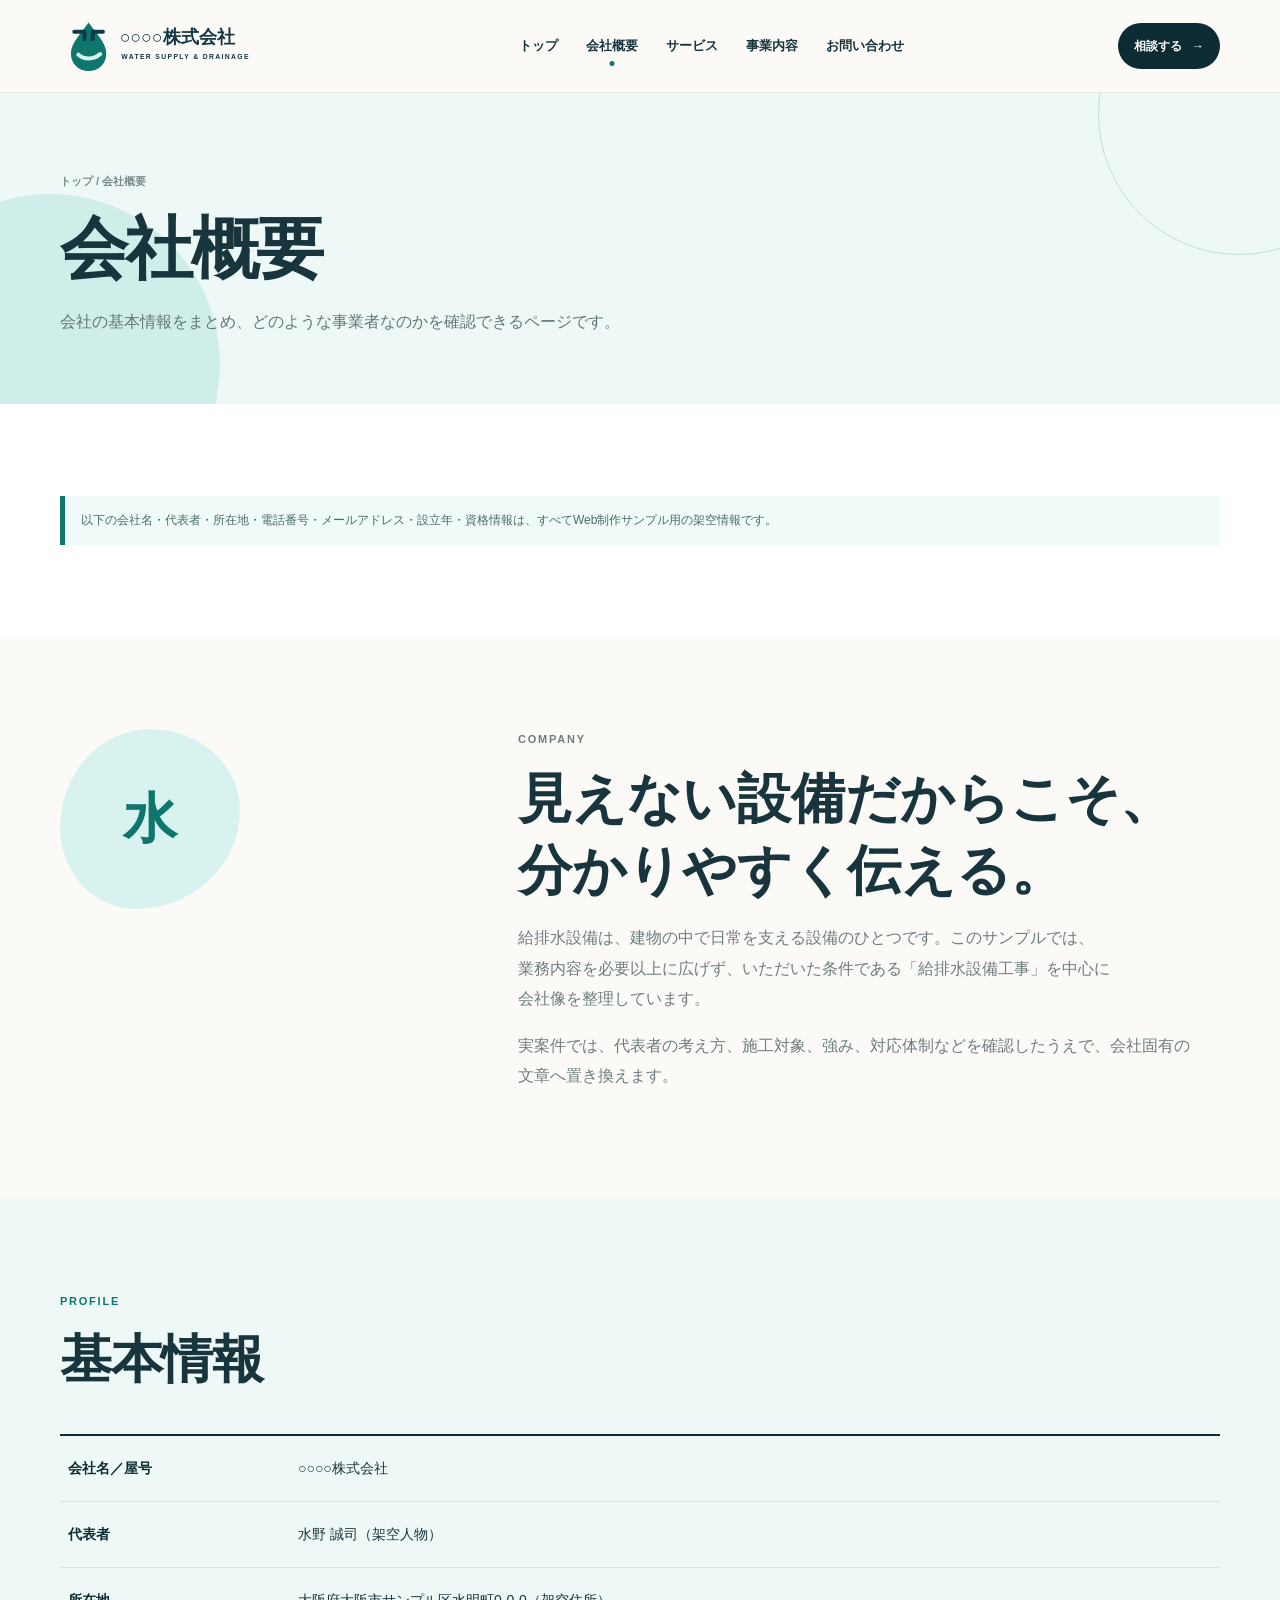
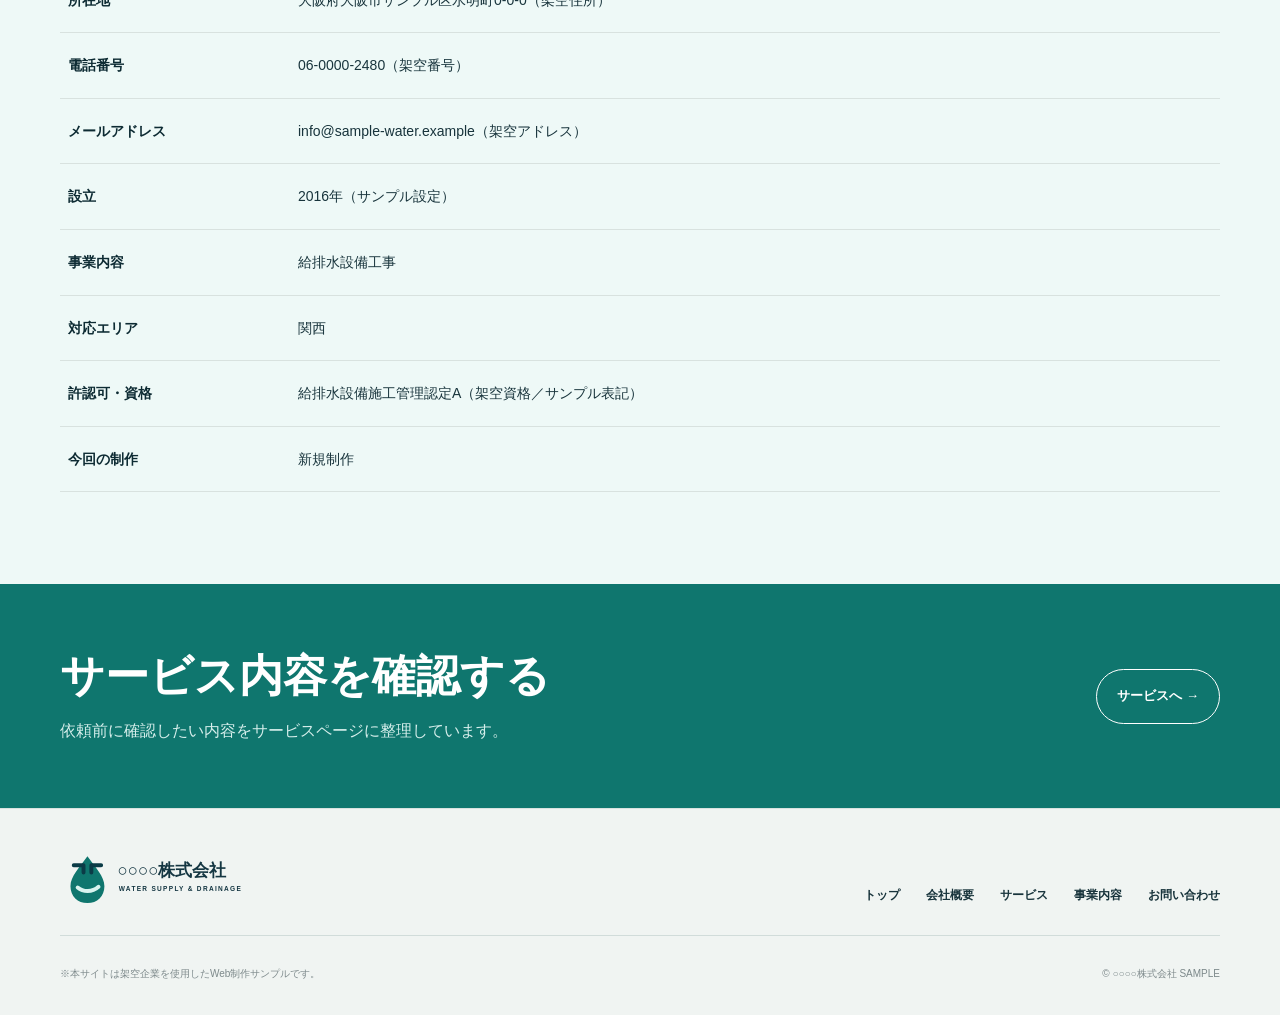
==== about.html @ 8849c309 "会社概要ページを作成" ====
<!doctype html>
<html lang="ja">
<head>
  <meta charset="utf-8">
  <meta name="viewport" content="width=device-width, initial-scale=1">
  <meta name="description" content="○○○○株式会社の会社概要サンプル。給排水設備工事会社を想定した架空情報を掲載しています。">
  <title>会社概要 | ○○○○株式会社</title>
  <link rel="icon" href="assets/logo.svg" type="image/svg+xml">
  <link rel="stylesheet" href="css/style.css">
  <link rel="stylesheet" href="css/japanese-wrap.css">
</head>
<body>
<header class="site-header">
  <div class="container header-inner">
    <a class="logo" href="index.html"><img src="assets/logo.svg" alt="○○○○株式会社"></a>
    <nav class="site-nav" aria-label="メインナビゲーション"><a href="index.html">トップ</a><a href="about.html" aria-current="page">会社概要</a><a href="service.html">サービス</a><a href="business.html">事業内容</a><a href="contact.html">お問い合わせ</a></nav>
    <a class="header-cta" href="contact.html">相談する</a><button class="menu-button" type="button" aria-expanded="false">MENU</button>
  </div>
</header>
<main>
  <section class="page-hero"><div class="container page-hero-inner"><p class="breadcrumb">トップ / 会社概要</p><h1>会社概要</h1><p>会社の基本情報をまとめ、どのような事業者なのかを確認できるページです。</p></div></section>

  <section class="section section-white"><div class="container"><p class="sample-note">以下の会社名・代表者・所在地・電話番号・メールアドレス・設立年・資格情報は、すべてWeb制作サンプル用の架空情報です。</p></div></section>

  <section class="section"><div class="container message-layout">
    <div class="message-symbol">水</div>
    <div class="message-copy">
      <p class="overline">Company</p>
      <h2 class="jp-flow"><span class="jp-phrase">見えない設備だからこそ、</span><wbr><span class="jp-phrase">分かりやすく伝える。</span></h2>
      <p>給排水設備は、建物の中で日常を支える設備のひとつです。このサンプルでは、業務内容を必要以上に広げず、いただいた条件である「給排水設備工事」を中心に会社像を整理しています。</p>
      <p>実案件では、代表者の考え方、施工対象、強み、対応体制などを確認したうえで、会社固有の文章へ置き換えます。</p>
    </div>
  </div></section>

  <section class="section section-aqua"><div class="container"><p class="overline">Profile</p><h2 class="section-title">基本情報</h2><dl class="company-table">
    <div class="company-row"><dt>会社名／屋号</dt><dd>○○○○株式会社</dd></div>
    <div class="company-row"><dt>代表者</dt><dd>水野 誠司（架空人物）</dd></div>
    <div class="company-row"><dt>所在地</dt><dd>大阪府大阪市サンプル区水明町0-0-0（架空住所）</dd></div>
    <div class="company-row"><dt>電話番号</dt><dd>06-0000-2480（架空番号）</dd></div>
    <div class="company-row"><dt>メールアドレス</dt><dd>info@sample-water.example（架空アドレス）</dd></div>
    <div class="company-row"><dt>設立</dt><dd>2016年（サンプル設定）</dd></div>
    <div class="company-row"><dt>事業内容</dt><dd>給排水設備工事</dd></div>
    <div class="company-row"><dt>対応エリア</dt><dd>関西</dd></div>
    <div class="company-row"><dt>許認可・資格</dt><dd>給排水設備施工管理認定A（架空資格／サンプル表記）</dd></div>
    <div class="company-row"><dt>今回の制作</dt><dd>新規制作</dd></div>
  </dl></div></section>

  <section class="contact-cta"><div class="container contact-cta-inner"><div><h2>サービス内容を確認する</h2><p>依頼前に確認したい内容をサービスページに整理しています。</p></div><a class="button button-light" href="service.html">サービスへ →</a></div></section>
</main>
<footer class="site-footer"><div class="container"><div class="footer-main"><a class="footer-logo" href="index.html"><img src="assets/logo.svg" alt="○○○○株式会社"></a><nav class="footer-nav" aria-label="フッターナビ"><a href="index.html">トップ</a><a href="about.html">会社概要</a><a href="service.html">サービス</a><a href="business.html">事業内容</a><a href="contact.html">お問い合わせ</a></nav></div><div class="footer-bottom"><p>※本サイトは架空企業を使用したWeb制作サンプルです。</p><p>© ○○○○株式会社 SAMPLE</p></div></div></footer>
<script src="js/main.js"></script>
</body>
</html>
---- css/style.css ----
:root{
  --ink:#18343c;
  --ink-deep:#0d2b33;
  --teal:#0f766e;
  --teal-deep:#0a5a55;
  --aqua:#d8f3ef;
  --aqua-soft:#eef9f7;
  --sand:#f3eee5;
  --paper:#fbfaf6;
  --white:#fff;
  --muted:#6d7d80;
  --line:#d8e2df;
  --max:1160px;
}
*{box-sizing:border-box}
html{scroll-behavior:smooth}
body{margin:0;background:var(--paper);color:var(--ink);font-family:"Yu Gothic","Hiragino Kaku Gothic ProN","Noto Sans JP",Meiryo,sans-serif;line-height:1.9;-webkit-font-smoothing:antialiased}
a{color:inherit;text-decoration:none}
img{display:block;max-width:100%}
button,input,textarea{font:inherit}
.container{width:min(calc(100% - 48px),var(--max));margin-inline:auto}
.section{padding:92px 0}
.section-white{background:#fff}
.section-aqua{background:var(--aqua-soft)}
.section-sand{background:var(--sand)}

/* Type */
.overline{margin:0 0 12px;color:var(--teal);font-size:11px;font-weight:800;letter-spacing:.16em;text-transform:uppercase}
.section-title{margin:0;font-size:clamp(32px,4.2vw,52px);line-height:1.35;letter-spacing:-.025em;font-weight:800}
.section-lead{max-width:720px;margin:20px 0 0;color:var(--muted);font-size:15px;line-height:2.05}
.sample-note{margin:0;padding:13px 16px;border-left:5px solid var(--teal);background:#f0fbf9;color:#496b69;font-size:12px}

/* Header */
.site-header{position:sticky;top:0;z-index:30;background:rgba(251,250,246,.97);backdrop-filter:blur(10px);border-bottom:1px solid rgba(24,52,60,.08)}
.header-inner{min-height:92px;display:grid;grid-template-columns:auto 1fr auto;align-items:center;gap:34px}
.logo img{width:245px;height:auto}
.site-nav{justify-self:center;display:flex;align-items:center;gap:28px;font-size:13px;font-weight:700}
.site-nav a{position:relative;padding:10px 0}
.site-nav a::after{content:"";position:absolute;left:50%;bottom:2px;width:5px;height:5px;border-radius:50%;background:var(--teal);transform:translateX(-50%) scale(0);transition:.2s}
.site-nav a:hover::after,.site-nav a[aria-current="page"]::after{transform:translateX(-50%) scale(1)}
.header-cta{display:inline-flex;align-items:center;gap:10px;padding:12px 16px;border-radius:999px;background:var(--ink-deep);color:#fff;font-size:12px;font-weight:800}
.header-cta::after{content:"→"}
.menu-button{display:none;border:0;border-radius:999px;background:var(--ink-deep);color:#fff;padding:11px 14px;font-size:12px;font-weight:800}

/* Buttons */
.button{display:inline-flex;align-items:center;justify-content:center;gap:14px;min-width:188px;padding:14px 20px;border-radius:999px;border:1px solid var(--ink-deep);background:transparent;color:var(--ink-deep);font-size:13px;font-weight:800;transition:.2s}
.button:hover{transform:translateY(-2px)}
.button-teal{background:var(--teal);border-color:var(--teal);color:#fff}
.button-teal:hover{background:var(--teal-deep)}
.button-light{border-color:#fff;color:#fff}
.button-light:hover{background:#fff;color:var(--ink-deep)}

/* Home hero: large centered statement + curved water field */
.hero{position:relative;overflow:hidden;background:linear-gradient(180deg,#f8fbfa 0%,#eef8f6 68%,#d7efeb 100%)}
.hero::before{content:"";position:absolute;left:-12%;right:-12%;bottom:-170px;height:320px;border-radius:50% 50% 0 0/100% 100% 0 0;background:var(--teal)}
.hero::after{content:"";position:absolute;right:6%;top:70px;width:210px;height:210px;border:1px solid rgba(15,118,110,.22);border-radius:50%}
.hero-inner{position:relative;z-index:1;min-height:700px;display:flex;flex-direction:column;justify-content:center;align-items:flex-start;padding:90px 0 180px}
.hero-badge{display:inline-flex;align-items:center;gap:9px;margin:0 0 28px;padding:8px 13px;border-radius:999px;background:#fff;border:1px solid var(--line);color:var(--teal-deep);font-size:11px;font-weight:800}
.hero-badge::before{content:"";width:9px;height:9px;border-radius:50%;background:var(--teal)}
.hero h1{max-width:900px;margin:0;font-size:clamp(48px,7vw,86px);line-height:1.1;letter-spacing:-.055em;font-weight:800}
.hero h1 span{color:var(--teal)}
.hero-text{max-width:700px;margin:28px 0 34px;color:#557075;font-size:16px;line-height:2}
.hero-actions{display:flex;gap:12px;flex-wrap:wrap}
.hero-meta{position:absolute;right:0;bottom:76px;display:flex;gap:32px;color:#dff4f1;font-size:11px;font-weight:700;letter-spacing:.08em}
.hero-meta strong{display:block;color:#fff;font-size:17px;letter-spacing:0}

/* Waterline summary */
.waterline{background:var(--teal);color:#fff}
.waterline-inner{display:grid;grid-template-columns:1fr 1fr 1fr;gap:0;padding:10px 0 32px}
.waterline-item{padding:26px 34px 22px;border-left:1px solid rgba(255,255,255,.22)}
.waterline-item:last-child{border-right:1px solid rgba(255,255,255,.22)}
.waterline-item small{display:block;color:#b8ded9;font-size:10px;font-weight:800;letter-spacing:.12em}
.waterline-item strong{display:block;margin-top:5px;font-size:20px}
.waterline-item p{margin:5px 0 0;color:#d5efec;font-size:12px}

/* Service narrative */
.service-story{margin-top:46px;border-top:1px solid var(--line)}
.service-step{display:grid;grid-template-columns:120px 1fr 250px;gap:34px;align-items:start;padding:36px 0;border-bottom:1px solid var(--line)}
.service-step .step-label{color:var(--teal);font-size:11px;font-weight:900;letter-spacing:.12em}
.service-step h3{margin:0 0 10px;font-size:25px;line-height:1.45}
.service-step p{margin:0;color:var(--muted);font-size:14px}
.service-step .step-side{padding-left:24px;border-left:3px solid var(--aqua);color:#547377;font-size:12px}

/* Trust statement */
.trust-section{position:relative;overflow:hidden;background:var(--ink-deep);color:#fff}
.trust-section::after{content:"WATER";position:absolute;right:-10px;bottom:-70px;color:rgba(255,255,255,.035);font-family:Arial,sans-serif;font-size:200px;font-weight:900;letter-spacing:-.08em}
.trust-inner{position:relative;z-index:1;display:grid;grid-template-columns:1.05fr .95fr;gap:80px;align-items:center;padding:94px 0}
.trust-section .overline{color:#8dd3ca}
.trust-section .section-lead{color:#bdd0d2}
.trust-list{margin:0;padding:0;list-style:none}
.trust-list li{display:grid;grid-template-columns:44px 1fr;gap:14px;padding:18px 0;border-bottom:1px solid rgba(255,255,255,.16)}
.trust-list li:first-child{border-top:1px solid rgba(255,255,255,.16)}
.trust-list span{display:flex;align-items:center;justify-content:center;width:34px;height:34px;border-radius:50%;background:var(--teal);font-size:11px;font-weight:900}
.trust-list strong{display:block;font-size:17px}
.trust-list p{margin:3px 0 0;color:#b9cbcd;font-size:12px}

/* Page hero */
.page-hero{position:relative;overflow:hidden;background:var(--aqua-soft)}
.page-hero::before{content:"";position:absolute;left:-120px;bottom:-130px;width:340px;height:340px;border-radius:50%;background:#d0eee9}
.page-hero::after{content:"";position:absolute;right:-100px;top:-120px;width:280px;height:280px;border:1px solid rgba(15,118,110,.2);border-radius:50%}
.page-hero-inner{position:relative;z-index:1;padding:78px 0 66px}
.breadcrumb{margin:0 0 16px;color:#7a8b8d;font-size:11px;font-weight:700}
.page-hero h1{margin:0;font-size:clamp(42px,5.8vw,68px);line-height:1.2;letter-spacing:-.04em}
.page-hero p:last-child{max-width:720px;margin:18px 0 0;color:#627679}

/* About */
.message-layout{display:grid;grid-template-columns:.7fr 1.3fr;gap:80px;align-items:start}
.message-symbol{position:sticky;top:150px;width:180px;height:180px;border-radius:50% 50% 58% 42%/55% 45% 55% 45%;background:var(--aqua);display:flex;align-items:center;justify-content:center;color:var(--teal);font-size:54px;font-weight:900}
.message-copy h2{margin:0;font-size:clamp(32px,4.4vw,54px);line-height:1.35}
.message-copy p{max-width:720px;color:var(--muted)}
.company-table{margin:40px 0 0;border-top:2px solid var(--ink-deep)}
.company-row{display:grid;grid-template-columns:200px 1fr;gap:30px;padding:19px 8px;border-bottom:1px solid var(--line);font-size:14px}
.company-row dt{font-weight:800;color:var(--ink-deep)}
.company-row dd{margin:0}

/* Service page */
.service-focus{display:grid;grid-template-columns:1fr 1fr;gap:34px;margin-top:40px}
.focus-block{min-height:260px;padding:34px;border-radius:26px;background:#fff;border:1px solid var(--line)}
.focus-block:nth-child(2){background:var(--aqua-soft)}
.focus-block .num{display:block;color:var(--teal);font-size:11px;font-weight:900;letter-spacing:.13em}
.focus-block h2{margin:42px 0 12px;font-size:29px}
.focus-block p{margin:0;color:var(--muted);font-size:14px}

/* Business page */
.business-flow{margin-top:44px;position:relative}
.business-flow::before{content:"";position:absolute;left:25px;top:0;bottom:0;width:2px;background:var(--aqua)}
.business-row{position:relative;display:grid;grid-template-columns:70px 1fr;gap:28px;padding:0 0 38px}
.business-row:last-child{padding-bottom:0}
.business-dot{position:relative;z-index:1;width:52px;height:52px;border-radius:50%;background:var(--teal);color:#fff;display:flex;align-items:center;justify-content:center;font-size:12px;font-weight:900;box-shadow:0 0 0 8px var(--paper)}
.business-copy{padding:2px 0 0}
.business-copy h2{margin:0 0 8px;font-size:27px}
.business-copy p{margin:0;color:var(--muted);font-size:14px}
.business-note{margin-top:18px;padding:16px 18px;border-radius:18px;background:#fff;border:1px solid var(--line);font-size:12px;color:#607579}

/* Contact */
.contact-layout{display:grid;grid-template-columns:.72fr 1.28fr;gap:58px;align-items:start}
.contact-panel{position:sticky;top:130px;padding:34px;border-radius:28px;background:var(--ink-deep);color:#fff}
.contact-panel h2{margin:0 0 12px;font-size:28px}
.contact-panel p{margin:0;color:#bed0d2;font-size:13px}
.contact-data{margin-top:24px;border-top:1px solid rgba(255,255,255,.18)}
.contact-data div{padding:16px 0;border-bottom:1px solid rgba(255,255,255,.14)}
.contact-data span{display:block;color:#8fd2c9;font-size:10px;font-weight:900;letter-spacing:.12em}
.contact-data strong{display:block;margin-top:4px;font-size:16px}
.contact-form{padding:38px 40px;border-radius:28px;background:#fff;border:1px solid var(--line)}
.form-grid{display:grid;grid-template-columns:1fr 1fr;gap:20px 24px}
.contact-form label{display:block;font-size:13px;font-weight:800;color:var(--ink-deep)}
.contact-form .full{grid-column:1/-1}
.contact-form input,.contact-form textarea{width:100%;margin-top:8px;padding:13px 14px;border:1px solid #cddbd8;border-radius:14px;background:#fbfdfc;outline:none}
.contact-form input:focus,.contact-form textarea:focus{border-color:var(--teal);box-shadow:0 0 0 3px rgba(15,118,110,.10)}
.form-actions{display:flex;align-items:center;justify-content:space-between;gap:20px;margin-top:24px}
.form-note{margin:0;color:#7a898c;font-size:11px}

/* CTA + footer */
.contact-cta{background:var(--teal);color:#fff}
.contact-cta-inner{display:flex;align-items:center;justify-content:space-between;gap:42px;padding:62px 0}
.contact-cta h2{margin:0;font-size:clamp(28px,3.8vw,44px);line-height:1.35}
.contact-cta p{margin:10px 0 0;color:#d7efec}
.site-footer{background:#f0f4f2;border-top:1px solid var(--line)}
.footer-main{display:grid;grid-template-columns:1fr auto;gap:40px;align-items:end;padding:42px 0 28px}
.footer-logo img{width:235px}
.footer-nav{display:flex;gap:18px 26px;flex-wrap:wrap;justify-content:flex-end;font-size:12px;font-weight:700}
.footer-bottom{display:flex;justify-content:space-between;gap:24px;padding:18px 0 22px;border-top:1px solid #d1dcda;color:#7d898b;font-size:10px}

@media(max-width:980px){
  .header-inner{grid-template-columns:auto 1fr auto}
  .site-nav,.header-cta{display:none}
  .menu-button{display:block;justify-self:end}
  .site-nav.open{display:flex;position:absolute;top:100%;left:0;right:0;flex-direction:column;align-items:stretch;gap:0;padding:16px 24px 22px;background:#fbfaf6;border-bottom:1px solid var(--line);box-shadow:0 18px 30px rgba(13,43,51,.08)}
  .site-nav.open a{padding:12px 0}
  .hero-inner{min-height:640px}
  .hero-meta{display:none}
  .waterline-inner{grid-template-columns:1fr}
  .waterline-item{border-left:0;border-bottom:1px solid rgba(255,255,255,.2)}
  .waterline-item:last-child{border-right:0}
  .service-step{grid-template-columns:90px 1fr}
  .service-step .step-side{grid-column:2}
  .trust-inner,.message-layout,.contact-layout{grid-template-columns:1fr;gap:44px}
  .message-symbol,.contact-panel{position:static}
  .service-focus{grid-template-columns:1fr}
}

@media(max-width:760px){
  .container{width:min(calc(100% - 28px),var(--max))}
  .section{padding:70px 0}
  .header-inner{min-height:76px}
  .logo img{width:195px}
  .hero::before{bottom:-120px;height:220px}
  .hero-inner{min-height:570px;padding:72px 0 140px}
  .hero h1{font-size:clamp(38px,12vw,58px)}
  .hero-text{font-size:14px}
  .hero-actions{width:100%}
  .hero-actions .button{width:100%}
  .waterline-inner{padding-bottom:22px}
  .waterline-item{padding:22px 4px}
  .service-step{grid-template-columns:1fr;gap:10px;padding:28px 0}
  .service-step .step-side{grid-column:auto;padding-left:0;border-left:0;border-top:3px solid var(--aqua);padding-top:12px}
  .message-symbol{width:120px;height:120px;font-size:40px}
  .company-row{grid-template-columns:1fr;gap:5px;padding:16px 2px}
  .service-focus{gap:18px}
  .focus-block{padding:28px 22px}
  .business-flow::before{left:19px}
  .business-row{grid-template-columns:52px 1fr;gap:18px}
  .business-dot{width:40px;height:40px;box-shadow:0 0 0 6px var(--paper)}
  .contact-form{padding:28px 20px}
  .form-grid{grid-template-columns:1fr}
  .contact-form .full{grid-column:auto}
  .form-actions{display:block}
  .form-actions .button{width:100%;margin-top:18px}
  .contact-cta-inner{display:block;padding:52px 0}
  .contact-cta .button{width:100%;margin-top:24px}
  .footer-main{grid-template-columns:1fr;align-items:start}
  .footer-nav{justify-content:flex-start}
  .footer-bottom{display:block}
}
---- css/japanese-wrap.css ----
/* 日本語の自然な改行を優先する共通ルール */
html[lang="ja"],body{line-break:strict;word-break:normal;overflow-wrap:normal;hyphens:none}

@supports (word-break:auto-phrase){
  html[lang="ja"],body{word-break:auto-phrase}
  p,li,dt,dd,label,.hero-text,.section-lead,.page-hero p,.service-step p,.business-copy p,.message-copy p,.form-note{word-break:auto-phrase;text-wrap:pretty}
  h1,h2,h3,.section-title{word-break:auto-phrase;text-wrap:balance}
}

.jp-flow{line-break:strict;overflow-wrap:normal;hyphens:none}
@supports not (word-break:auto-phrase){
  .jp-flow{word-break:keep-all}
  .jp-flow .jp-phrase{display:inline-block;max-width:100%;white-space:nowrap}
  .jp-flow wbr{display:inline}
}
@supports (word-break:auto-phrase){
  .jp-flow .jp-phrase{display:inline;max-width:none;white-space:normal}
  .jp-flow wbr{display:none}
}

.hero-inner,.hero-sign,.waterline-item,.service-step>*,.trust-inner>*,.message-layout>*,.company-row>*,.focus-block,.business-row>*,.contact-layout>*,.form-grid>*,.contact-cta-inner>*{min-width:0}

@media(max-width:760px){p,li,dt,dd,label{max-width:100%}}
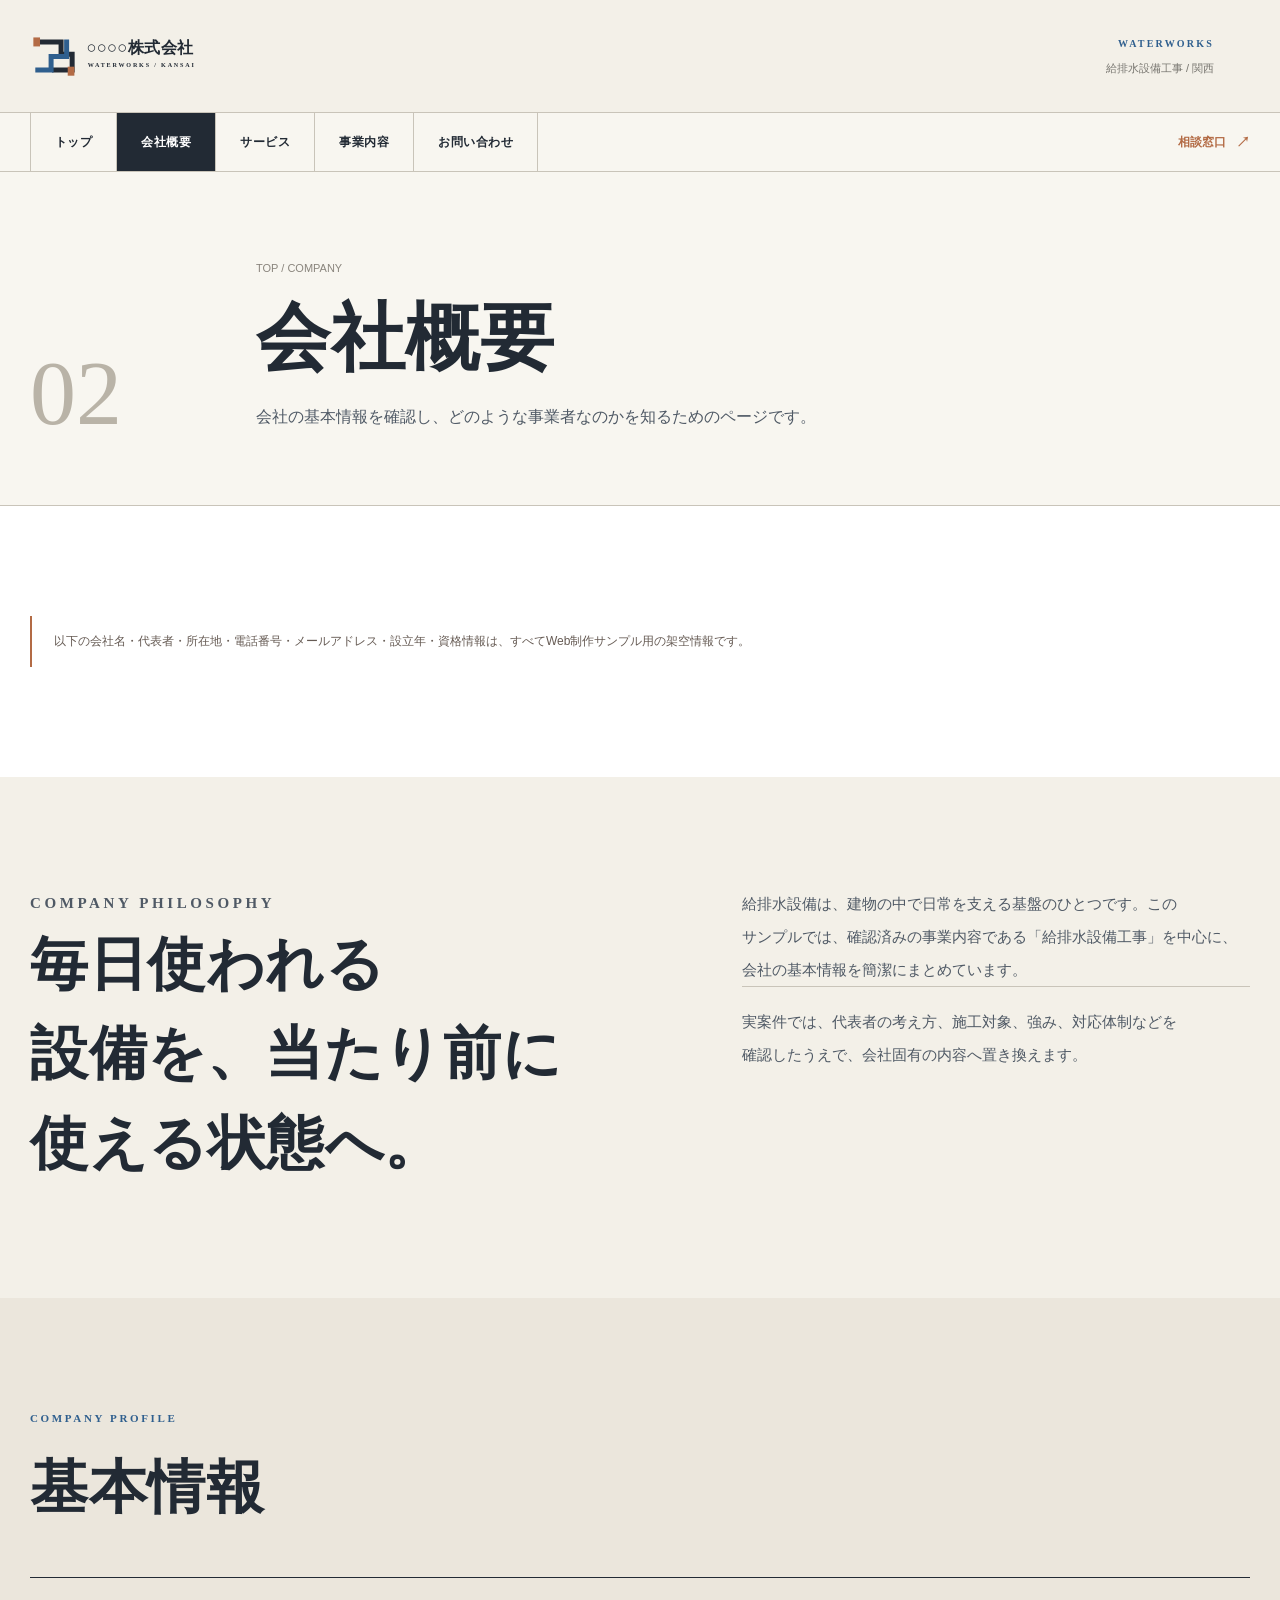
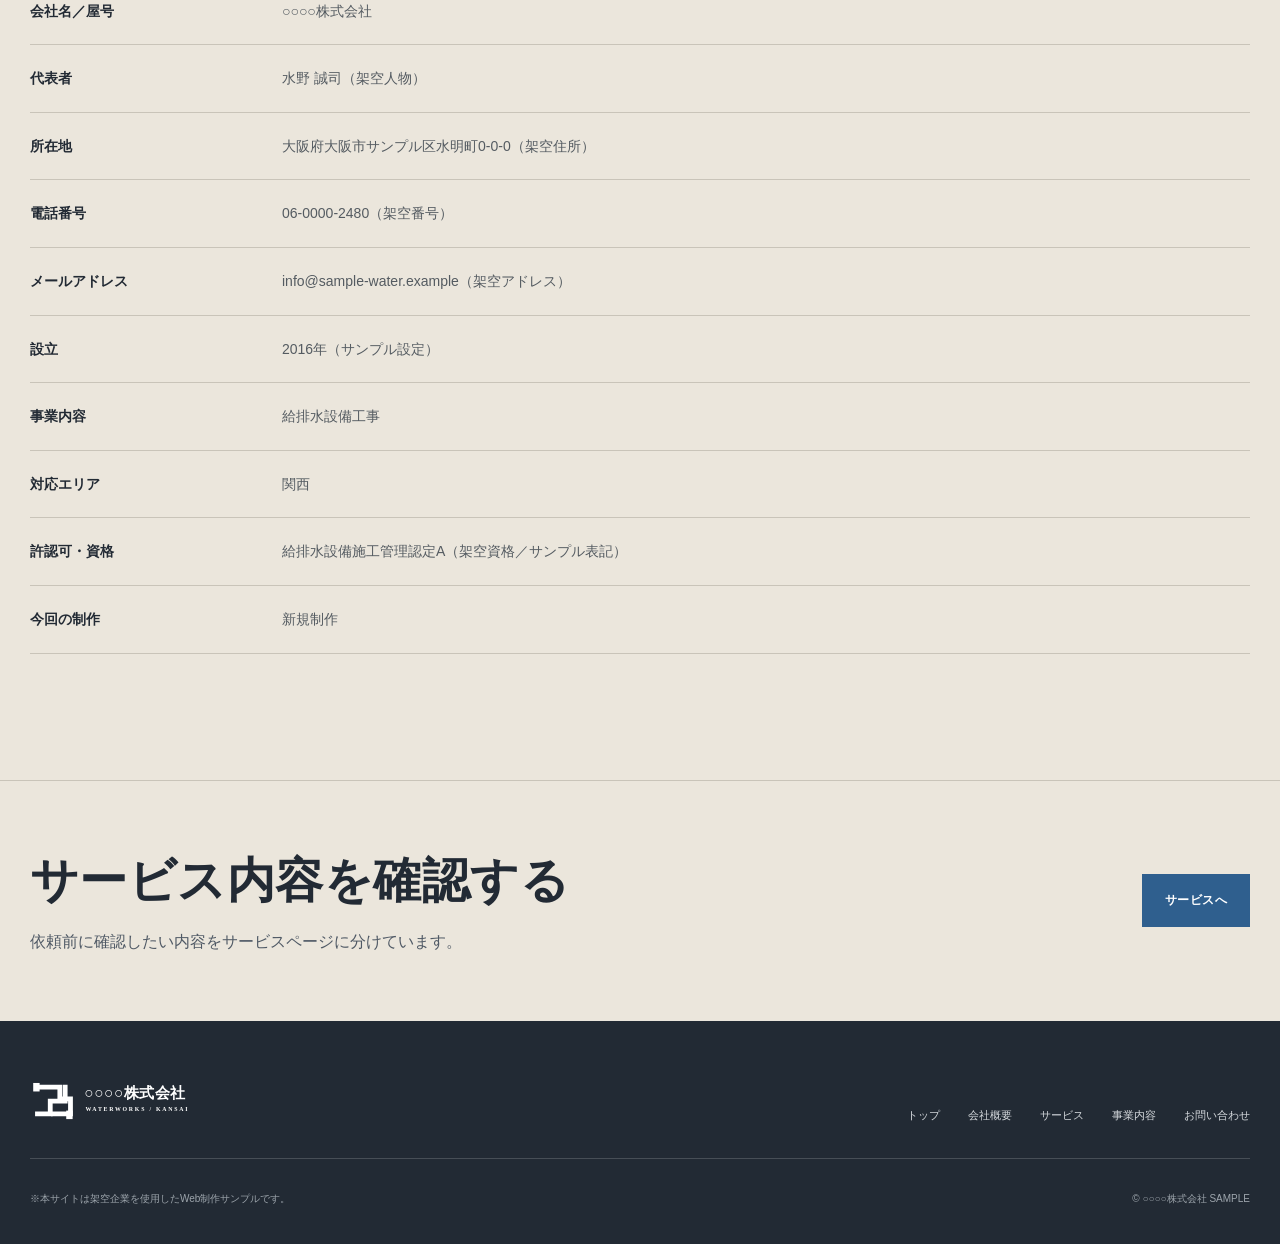
==== commit e280ae22: "会社概要をエディトリアル調の新構成へ刷新" ====
--- a/about.html
+++ b/about.html
@@ -11,28 +11,20 @@
 </head>
 <body>
 <header class="site-header">
-  <div class="container header-inner">
-    <a class="logo" href="index.html"><img src="assets/logo.svg" alt="○○○○株式会社"></a>
-    <nav class="site-nav" aria-label="メインナビゲーション"><a href="index.html">トップ</a><a href="about.html" aria-current="page">会社概要</a><a href="service.html">サービス</a><a href="business.html">事業内容</a><a href="contact.html">お問い合わせ</a></nav>
-    <a class="header-cta" href="contact.html">相談する</a><button class="menu-button" type="button" aria-expanded="false">MENU</button>
-  </div>
+  <div class="header-top"><div class="container brand-row"><a class="logo" href="index.html"><img src="assets/logo.svg" alt="○○○○株式会社"></a><div class="brand-note"><span>WATERWORKS</span><small>給排水設備工事 / 関西</small></div><button class="menu-button" type="button" aria-expanded="false">MENU</button></div></div>
+  <div class="nav-bar"><div class="container nav-row"><nav class="site-nav" aria-label="メインナビゲーション"><a href="index.html">トップ</a><a href="about.html" aria-current="page">会社概要</a><a href="service.html">サービス</a><a href="business.html">事業内容</a><a href="contact.html">お問い合わせ</a></nav><a class="nav-inquiry" href="contact.html">相談窓口</a></div></div>
 </header>
 <main>
-  <section class="page-hero"><div class="container page-hero-inner"><p class="breadcrumb">トップ / 会社概要</p><h1>会社概要</h1><p>会社の基本情報をまとめ、どのような事業者なのかを確認できるページです。</p></div></section>
+  <section class="page-hero"><div class="container page-hero-grid"><div class="page-number">02</div><div><p class="breadcrumb">TOP / COMPANY</p><h1 class="page-title">会社概要</h1><p>会社の基本情報を確認し、どのような事業者なのかを知るためのページです。</p></div></div></section>
 
   <section class="section section-white"><div class="container"><p class="sample-note">以下の会社名・代表者・所在地・電話番号・メールアドレス・設立年・資格情報は、すべてWeb制作サンプル用の架空情報です。</p></div></section>
 
-  <section class="section"><div class="container message-layout">
-    <div class="message-symbol">水</div>
-    <div class="message-copy">
-      <p class="overline">Company</p>
-      <h2 class="jp-flow"><span class="jp-phrase">見えない設備だからこそ、</span><wbr><span class="jp-phrase">分かりやすく伝える。</span></h2>
-      <p>給排水設備は、建物の中で日常を支える設備のひとつです。このサンプルでは、業務内容を必要以上に広げず、いただいた条件である「給排水設備工事」を中心に会社像を整理しています。</p>
-      <p>実案件では、代表者の考え方、施工対象、強み、対応体制などを確認したうえで、会社固有の文章へ置き換えます。</p>
-    </div>
+  <section class="section"><div class="container about-lead">
+    <div><p class="eyebrow">COMPANY PHILOSOPHY</p><h2 class="jp-flow"><span class="jp-phrase">毎日使われる設備を、</span><wbr><span class="jp-phrase">当たり前に使える状態へ。</span></h2></div>
+    <div><p>給排水設備は、建物の中で日常を支える基盤のひとつです。このサンプルでは、確認済みの事業内容である「給排水設備工事」を中心に、会社の基本情報を簡潔にまとめています。</p><p class="about-side-note">実案件では、代表者の考え方、施工対象、強み、対応体制などを確認したうえで、会社固有の内容へ置き換えます。</p></div>
   </div></section>
 
-  <section class="section section-aqua"><div class="container"><p class="overline">Profile</p><h2 class="section-title">基本情報</h2><dl class="company-table">
+  <section class="section section-paper2"><div class="container"><p class="eyebrow">COMPANY PROFILE</p><h2 class="section-title">基本情報</h2><dl class="company-table">
     <div class="company-row"><dt>会社名／屋号</dt><dd>○○○○株式会社</dd></div>
     <div class="company-row"><dt>代表者</dt><dd>水野 誠司（架空人物）</dd></div>
     <div class="company-row"><dt>所在地</dt><dd>大阪府大阪市サンプル区水明町0-0-0（架空住所）</dd></div>
@@ -45,7 +37,7 @@
     <div class="company-row"><dt>今回の制作</dt><dd>新規制作</dd></div>
   </dl></div></section>
 
-  <section class="contact-cta"><div class="container contact-cta-inner"><div><h2>サービス内容を確認する</h2><p>依頼前に確認したい内容をサービスページに整理しています。</p></div><a class="button button-light" href="service.html">サービスへ →</a></div></section>
+  <section class="contact-cta"><div class="container contact-cta-inner"><div><h2>サービス内容を確認する</h2><p>依頼前に確認したい内容をサービスページに分けています。</p></div><a class="button button-blue" href="service.html">サービスへ</a></div></section>
 </main>
 <footer class="site-footer"><div class="container"><div class="footer-main"><a class="footer-logo" href="index.html"><img src="assets/logo.svg" alt="○○○○株式会社"></a><nav class="footer-nav" aria-label="フッターナビ"><a href="index.html">トップ</a><a href="about.html">会社概要</a><a href="service.html">サービス</a><a href="business.html">事業内容</a><a href="contact.html">お問い合わせ</a></nav></div><div class="footer-bottom"><p>※本サイトは架空企業を使用したWeb制作サンプルです。</p><p>© ○○○○株式会社 SAMPLE</p></div></div></footer>
 <script src="js/main.js"></script>
--- a/css/style.css
+++ b/css/style.css
@@ -1,214 +1,235 @@
 :root{
-  --ink:#18343c;
-  --ink-deep:#0d2b33;
-  --teal:#0f766e;
-  --teal-deep:#0a5a55;
-  --aqua:#d8f3ef;
-  --aqua-soft:#eef9f7;
-  --sand:#f3eee5;
-  --paper:#fbfaf6;
-  --white:#fff;
-  --muted:#6d7d80;
-  --line:#d8e2df;
-  --max:1160px;
+  --ink:#222a34;
+  --ink-soft:#4f5965;
+  --blue:#2f5f8e;
+  --blue-deep:#244a70;
+  --copper:#b36b45;
+  --paper:#f3f0e8;
+  --paper-2:#ebe6dc;
+  --white:#ffffff;
+  --line:#c9c4b9;
+  --max:1220px;
 }
 *{box-sizing:border-box}
 html{scroll-behavior:smooth}
-body{margin:0;background:var(--paper);color:var(--ink);font-family:"Yu Gothic","Hiragino Kaku Gothic ProN","Noto Sans JP",Meiryo,sans-serif;line-height:1.9;-webkit-font-smoothing:antialiased}
+body{margin:0;background:var(--paper);color:var(--ink);font-family:"Yu Gothic","Hiragino Kaku Gothic ProN",Meiryo,sans-serif;line-height:1.9;-webkit-font-smoothing:antialiased}
 a{color:inherit;text-decoration:none}
 img{display:block;max-width:100%}
 button,input,textarea{font:inherit}
-.container{width:min(calc(100% - 48px),var(--max));margin-inline:auto}
-.section{padding:92px 0}
-.section-white{background:#fff}
-.section-aqua{background:var(--aqua-soft)}
-.section-sand{background:var(--sand)}
-
-/* Type */
-.overline{margin:0 0 12px;color:var(--teal);font-size:11px;font-weight:800;letter-spacing:.16em;text-transform:uppercase}
-.section-title{margin:0;font-size:clamp(32px,4.2vw,52px);line-height:1.35;letter-spacing:-.025em;font-weight:800}
-.section-lead{max-width:720px;margin:20px 0 0;color:var(--muted);font-size:15px;line-height:2.05}
-.sample-note{margin:0;padding:13px 16px;border-left:5px solid var(--teal);background:#f0fbf9;color:#496b69;font-size:12px}
+.container{width:min(calc(100% - 56px),var(--max));margin-inline:auto}
+.serif,h1,h2,.chapter-title,.page-title{font-family:"Yu Mincho","Hiragino Mincho ProN","HGS明朝E",serif;font-weight:600;letter-spacing:.01em}
+.section{padding:110px 0}
+.section-white{background:var(--white)}
+.section-ink{background:var(--ink);color:#fff}
+.section-paper2{background:var(--paper-2)}
+.sample-note{margin:0;padding:15px 0 15px 22px;border-left:2px solid var(--copper);color:#665b54;font-size:12px;line-height:1.8}
+.eyebrow{margin:0 0 18px;color:var(--blue);font-family:Georgia,"Times New Roman",serif;font-size:11px;font-weight:700;letter-spacing:.24em;text-transform:uppercase}
+.section-title{max-width:860px;margin:0;font-size:clamp(34px,4.5vw,58px);line-height:1.42}
+.section-lead{max-width:760px;margin:24px 0 0;color:var(--ink-soft);font-size:15px;line-height:2.15}
 
 /* Header */
-.site-header{position:sticky;top:0;z-index:30;background:rgba(251,250,246,.97);backdrop-filter:blur(10px);border-bottom:1px solid rgba(24,52,60,.08)}
-.header-inner{min-height:92px;display:grid;grid-template-columns:auto 1fr auto;align-items:center;gap:34px}
-.logo img{width:245px;height:auto}
-.site-nav{justify-self:center;display:flex;align-items:center;gap:28px;font-size:13px;font-weight:700}
-.site-nav a{position:relative;padding:10px 0}
-.site-nav a::after{content:"";position:absolute;left:50%;bottom:2px;width:5px;height:5px;border-radius:50%;background:var(--teal);transform:translateX(-50%) scale(0);transition:.2s}
-.site-nav a:hover::after,.site-nav a[aria-current="page"]::after{transform:translateX(-50%) scale(1)}
-.header-cta{display:inline-flex;align-items:center;gap:10px;padding:12px 16px;border-radius:999px;background:var(--ink-deep);color:#fff;font-size:12px;font-weight:800}
-.header-cta::after{content:"→"}
-.menu-button{display:none;border:0;border-radius:999px;background:var(--ink-deep);color:#fff;padding:11px 14px;font-size:12px;font-weight:800}
-
-/* Buttons */
-.button{display:inline-flex;align-items:center;justify-content:center;gap:14px;min-width:188px;padding:14px 20px;border-radius:999px;border:1px solid var(--ink-deep);background:transparent;color:var(--ink-deep);font-size:13px;font-weight:800;transition:.2s}
-.button:hover{transform:translateY(-2px)}
-.button-teal{background:var(--teal);border-color:var(--teal);color:#fff}
-.button-teal:hover{background:var(--teal-deep)}
+.site-header{background:var(--paper)}
+.header-top{border-bottom:1px solid var(--line)}
+.brand-row{min-height:112px;display:grid;grid-template-columns:auto 1fr auto;align-items:center;gap:36px}
+.logo img{width:255px;height:auto}
+.brand-note{justify-self:end;text-align:right}
+.brand-note span{display:block;color:var(--blue);font-family:Georgia,serif;font-size:10px;font-weight:700;letter-spacing:.22em}
+.brand-note small{display:block;margin-top:5px;color:#77756f;font-size:11px}
+.menu-button{display:none;border:1px solid var(--ink);background:transparent;color:var(--ink);padding:10px 13px;font-family:Georgia,serif;font-size:11px;font-weight:700;letter-spacing:.14em}
+.nav-bar{border-bottom:1px solid var(--line);background:#f8f6f0}
+.nav-row{min-height:58px;display:flex;align-items:center;justify-content:space-between;gap:30px}
+.site-nav{display:flex;align-items:stretch}
+.site-nav a{display:flex;align-items:center;min-height:58px;padding:0 24px;border-left:1px solid var(--line);font-size:12px;font-weight:700;letter-spacing:.04em}
+.site-nav a:last-child{border-right:1px solid var(--line)}
+.site-nav a:hover,.site-nav a[aria-current="page"]{background:var(--ink);color:#fff}
+.nav-inquiry{display:inline-flex;align-items:center;gap:10px;color:var(--copper);font-size:12px;font-weight:800}
+.nav-inquiry::after{content:"↗";font-size:14px}
+
+/* Buttons / text links */
+.text-link{display:inline-flex;align-items:center;gap:14px;padding-bottom:5px;border-bottom:1px solid currentColor;font-size:12px;font-weight:800;letter-spacing:.04em}
+.text-link::after{content:"→"}
+.text-link.light{color:#fff}
+.button{display:inline-flex;align-items:center;justify-content:center;min-width:190px;padding:14px 22px;border:1px solid var(--ink);background:transparent;color:var(--ink);font-size:12px;font-weight:800;letter-spacing:.04em;transition:.2s}
+.button:hover{background:var(--ink);color:#fff}
+.button-blue{border-color:var(--blue);background:var(--blue);color:#fff}
+.button-blue:hover{background:var(--blue-deep);border-color:var(--blue-deep)}
 .button-light{border-color:#fff;color:#fff}
-.button-light:hover{background:#fff;color:var(--ink-deep)}
-
-/* Home hero: large centered statement + curved water field */
-.hero{position:relative;overflow:hidden;background:linear-gradient(180deg,#f8fbfa 0%,#eef8f6 68%,#d7efeb 100%)}
-.hero::before{content:"";position:absolute;left:-12%;right:-12%;bottom:-170px;height:320px;border-radius:50% 50% 0 0/100% 100% 0 0;background:var(--teal)}
-.hero::after{content:"";position:absolute;right:6%;top:70px;width:210px;height:210px;border:1px solid rgba(15,118,110,.22);border-radius:50%}
-.hero-inner{position:relative;z-index:1;min-height:700px;display:flex;flex-direction:column;justify-content:center;align-items:flex-start;padding:90px 0 180px}
-.hero-badge{display:inline-flex;align-items:center;gap:9px;margin:0 0 28px;padding:8px 13px;border-radius:999px;background:#fff;border:1px solid var(--line);color:var(--teal-deep);font-size:11px;font-weight:800}
-.hero-badge::before{content:"";width:9px;height:9px;border-radius:50%;background:var(--teal)}
-.hero h1{max-width:900px;margin:0;font-size:clamp(48px,7vw,86px);line-height:1.1;letter-spacing:-.055em;font-weight:800}
-.hero h1 span{color:var(--teal)}
-.hero-text{max-width:700px;margin:28px 0 34px;color:#557075;font-size:16px;line-height:2}
-.hero-actions{display:flex;gap:12px;flex-wrap:wrap}
-.hero-meta{position:absolute;right:0;bottom:76px;display:flex;gap:32px;color:#dff4f1;font-size:11px;font-weight:700;letter-spacing:.08em}
-.hero-meta strong{display:block;color:#fff;font-size:17px;letter-spacing:0}
-
-/* Waterline summary */
-.waterline{background:var(--teal);color:#fff}
-.waterline-inner{display:grid;grid-template-columns:1fr 1fr 1fr;gap:0;padding:10px 0 32px}
-.waterline-item{padding:26px 34px 22px;border-left:1px solid rgba(255,255,255,.22)}
-.waterline-item:last-child{border-right:1px solid rgba(255,255,255,.22)}
-.waterline-item small{display:block;color:#b8ded9;font-size:10px;font-weight:800;letter-spacing:.12em}
-.waterline-item strong{display:block;margin-top:5px;font-size:20px}
-.waterline-item p{margin:5px 0 0;color:#d5efec;font-size:12px}
-
-/* Service narrative */
-.service-story{margin-top:46px;border-top:1px solid var(--line)}
-.service-step{display:grid;grid-template-columns:120px 1fr 250px;gap:34px;align-items:start;padding:36px 0;border-bottom:1px solid var(--line)}
-.service-step .step-label{color:var(--teal);font-size:11px;font-weight:900;letter-spacing:.12em}
-.service-step h3{margin:0 0 10px;font-size:25px;line-height:1.45}
-.service-step p{margin:0;color:var(--muted);font-size:14px}
-.service-step .step-side{padding-left:24px;border-left:3px solid var(--aqua);color:#547377;font-size:12px}
-
-/* Trust statement */
-.trust-section{position:relative;overflow:hidden;background:var(--ink-deep);color:#fff}
-.trust-section::after{content:"WATER";position:absolute;right:-10px;bottom:-70px;color:rgba(255,255,255,.035);font-family:Arial,sans-serif;font-size:200px;font-weight:900;letter-spacing:-.08em}
-.trust-inner{position:relative;z-index:1;display:grid;grid-template-columns:1.05fr .95fr;gap:80px;align-items:center;padding:94px 0}
-.trust-section .overline{color:#8dd3ca}
-.trust-section .section-lead{color:#bdd0d2}
-.trust-list{margin:0;padding:0;list-style:none}
-.trust-list li{display:grid;grid-template-columns:44px 1fr;gap:14px;padding:18px 0;border-bottom:1px solid rgba(255,255,255,.16)}
-.trust-list li:first-child{border-top:1px solid rgba(255,255,255,.16)}
-.trust-list span{display:flex;align-items:center;justify-content:center;width:34px;height:34px;border-radius:50%;background:var(--teal);font-size:11px;font-weight:900}
-.trust-list strong{display:block;font-size:17px}
-.trust-list p{margin:3px 0 0;color:#b9cbcd;font-size:12px}
-
-/* Page hero */
-.page-hero{position:relative;overflow:hidden;background:var(--aqua-soft)}
-.page-hero::before{content:"";position:absolute;left:-120px;bottom:-130px;width:340px;height:340px;border-radius:50%;background:#d0eee9}
-.page-hero::after{content:"";position:absolute;right:-100px;top:-120px;width:280px;height:280px;border:1px solid rgba(15,118,110,.2);border-radius:50%}
-.page-hero-inner{position:relative;z-index:1;padding:78px 0 66px}
-.breadcrumb{margin:0 0 16px;color:#7a8b8d;font-size:11px;font-weight:700}
-.page-hero h1{margin:0;font-size:clamp(42px,5.8vw,68px);line-height:1.2;letter-spacing:-.04em}
-.page-hero p:last-child{max-width:720px;margin:18px 0 0;color:#627679}
+.button-light:hover{background:#fff;color:var(--ink)}
+
+/* Home hero */
+.home-hero{border-bottom:1px solid var(--line);background:var(--paper)}
+.hero-grid{display:grid;grid-template-columns:minmax(0,1.05fr) minmax(420px,.95fr);min-height:720px}
+.hero-copy{display:flex;flex-direction:column;justify-content:center;padding:88px 78px 96px 0;border-right:1px solid var(--line)}
+.chapter{margin:0 0 38px;color:var(--copper);font-family:Georgia,serif;font-size:11px;font-weight:700;letter-spacing:.2em;text-transform:uppercase}
+.hero-copy h1{max-width:730px;margin:0;font-size:clamp(48px,6.2vw,82px);line-height:1.24}
+.hero-copy h1 .accent{color:var(--blue)}
+.hero-copy .hero-text{max-width:650px;margin:30px 0 0;color:var(--ink-soft);font-size:15px;line-height:2.15}
+.hero-links{display:flex;gap:26px;flex-wrap:wrap;margin-top:34px}
+.hero-diagram{position:relative;margin:0;display:flex;align-items:center;justify-content:center;padding:72px 0 72px 66px}
+.hero-diagram img{width:100%;max-width:580px;border:1px solid var(--line);background:#f3f0e8}
+.hero-diagram figcaption{position:absolute;right:0;bottom:50px;writing-mode:vertical-rl;color:#7b7871;font-family:Georgia,serif;font-size:10px;letter-spacing:.18em}
+
+/* Facts band */
+.fact-band{background:var(--ink);color:#fff}
+.fact-row{display:grid;grid-template-columns:repeat(3,1fr)}
+.fact-item{padding:28px 32px;border-left:1px solid rgba(255,255,255,.17)}
+.fact-item:last-child{border-right:1px solid rgba(255,255,255,.17)}
+.fact-item small{display:block;color:#9fb7cf;font-family:Georgia,serif;font-size:10px;letter-spacing:.18em}
+.fact-item strong{display:block;margin-top:7px;font-family:"Yu Mincho","Hiragino Mincho ProN",serif;font-size:21px;font-weight:600}
+
+/* Editorial intro */
+.editorial-intro{display:grid;grid-template-columns:260px 1fr;gap:80px;align-items:start}
+.editorial-index{position:sticky;top:32px;padding-top:8px}
+.editorial-index span{display:block;color:var(--copper);font-family:Georgia,serif;font-size:82px;line-height:1}
+.editorial-index small{display:block;margin-top:12px;color:#7b7871;font-family:Georgia,serif;font-size:10px;letter-spacing:.18em}
+.editorial-copy blockquote{max-width:820px;margin:0;font-family:"Yu Mincho","Hiragino Mincho ProN",serif;font-size:clamp(34px,4.6vw,58px);line-height:1.55;font-weight:600}
+.editorial-copy p{max-width:720px;margin:28px 0 0;color:var(--ink-soft);font-size:15px;line-height:2.15}
+
+/* Service index rows */
+.service-index{margin-top:52px;border-top:1px solid var(--ink)}
+.service-index-row{display:grid;grid-template-columns:100px minmax(0,1fr) 220px;gap:36px;align-items:center;padding:34px 0;border-bottom:1px solid var(--line)}
+.service-index-row .num{font-family:Georgia,serif;font-size:36px;color:#9e9a92}
+.service-index-row h3{margin:0;font-family:"Yu Mincho","Hiragino Mincho ProN",serif;font-size:29px;font-weight:600;line-height:1.5}
+.service-index-row p{margin:8px 0 0;color:var(--ink-soft);font-size:13px}
+.service-index-row .aside{padding-left:22px;border-left:1px solid var(--line);color:#77736d;font-size:12px}
+
+/* Quote section */
+.statement{position:relative;overflow:hidden;background:var(--blue);color:#fff}
+.statement::before{content:"水";position:absolute;right:3%;bottom:-120px;color:rgba(255,255,255,.05);font-family:"Yu Mincho",serif;font-size:300px;line-height:1}
+.statement-inner{position:relative;z-index:1;display:grid;grid-template-columns:1fr 340px;gap:80px;align-items:end;padding:105px 0}
+.statement h2{max-width:820px;margin:0;font-size:clamp(34px,4.8vw,60px);line-height:1.55}
+.statement p{margin:22px 0 0;color:#d9e4ef;max-width:720px}
+.statement-aside{border-top:1px solid rgba(255,255,255,.45);padding-top:18px;color:#e5edf5;font-size:12px;line-height:2}
+
+/* Page header */
+.page-hero{background:#f8f6f0;border-bottom:1px solid var(--line)}
+.page-hero-grid{display:grid;grid-template-columns:170px 1fr;gap:56px;align-items:end;padding:86px 0 72px}
+.page-number{font-family:Georgia,serif;font-size:92px;line-height:.85;color:#b9b3a7}
+.breadcrumb{margin:0 0 16px;color:#8a857d;font-size:11px}
+.page-title{margin:0;font-size:clamp(45px,6vw,74px);line-height:1.18}
+.page-hero p:last-child{max-width:700px;margin:20px 0 0;color:var(--ink-soft)}
 
 /* About */
-.message-layout{display:grid;grid-template-columns:.7fr 1.3fr;gap:80px;align-items:start}
-.message-symbol{position:sticky;top:150px;width:180px;height:180px;border-radius:50% 50% 58% 42%/55% 45% 55% 45%;background:var(--aqua);display:flex;align-items:center;justify-content:center;color:var(--teal);font-size:54px;font-weight:900}
-.message-copy h2{margin:0;font-size:clamp(32px,4.4vw,54px);line-height:1.35}
-.message-copy p{max-width:720px;color:var(--muted)}
-.company-table{margin:40px 0 0;border-top:2px solid var(--ink-deep)}
-.company-row{display:grid;grid-template-columns:200px 1fr;gap:30px;padding:19px 8px;border-bottom:1px solid var(--line);font-size:14px}
-.company-row dt{font-weight:800;color:var(--ink-deep)}
-.company-row dd{margin:0}
-
-/* Service page */
-.service-focus{display:grid;grid-template-columns:1fr 1fr;gap:34px;margin-top:40px}
-.focus-block{min-height:260px;padding:34px;border-radius:26px;background:#fff;border:1px solid var(--line)}
-.focus-block:nth-child(2){background:var(--aqua-soft)}
-.focus-block .num{display:block;color:var(--teal);font-size:11px;font-weight:900;letter-spacing:.13em}
-.focus-block h2{margin:42px 0 12px;font-size:29px}
-.focus-block p{margin:0;color:var(--muted);font-size:14px}
-
-/* Business page */
-.business-flow{margin-top:44px;position:relative}
-.business-flow::before{content:"";position:absolute;left:25px;top:0;bottom:0;width:2px;background:var(--aqua)}
-.business-row{position:relative;display:grid;grid-template-columns:70px 1fr;gap:28px;padding:0 0 38px}
-.business-row:last-child{padding-bottom:0}
-.business-dot{position:relative;z-index:1;width:52px;height:52px;border-radius:50%;background:var(--teal);color:#fff;display:flex;align-items:center;justify-content:center;font-size:12px;font-weight:900;box-shadow:0 0 0 8px var(--paper)}
-.business-copy{padding:2px 0 0}
-.business-copy h2{margin:0 0 8px;font-size:27px}
-.business-copy p{margin:0;color:var(--muted);font-size:14px}
-.business-note{margin-top:18px;padding:16px 18px;border-radius:18px;background:#fff;border:1px solid var(--line);font-size:12px;color:#607579}
+.about-lead{display:grid;grid-template-columns:1.1fr .9fr;gap:90px;align-items:start}
+.about-lead h2{margin:0;font-size:clamp(36px,4.5vw,58px);line-height:1.55}
+.about-lead p{margin:0;color:var(--ink-soft);font-size:15px;line-height:2.2}
+.about-side-note{margin-top:8px;padding-top:18px;border-top:1px solid var(--line);font-size:12px;color:#6f6b65}
+.company-table{margin-top:48px;border-top:1px solid var(--ink)}
+.company-row{display:grid;grid-template-columns:220px 1fr;gap:32px;padding:20px 0;border-bottom:1px solid var(--line);font-size:14px}
+.company-row dt{font-weight:800}
+.company-row dd{margin:0;color:#545b61}
+
+/* Service */
+.service-split{margin-top:54px;border-top:1px solid var(--ink)}
+.service-panel{display:grid;grid-template-columns:180px 1fr;min-height:330px;border-bottom:1px solid var(--line)}
+.service-panel .service-label{padding:38px 30px 30px 0;border-right:1px solid var(--line);color:var(--copper);font-family:Georgia,serif;font-size:11px;font-weight:700;letter-spacing:.18em}
+.service-panel .service-body{padding:38px 0 44px 52px}
+.service-panel h2{margin:0;font-size:clamp(30px,3.5vw,46px);line-height:1.5}
+.service-panel p{max-width:720px;margin:20px 0 0;color:var(--ink-soft)}
+.service-panel:nth-child(even) .service-body{background:#f8f6f0;padding-right:40px}
+
+/* Business */
+.business-ledger{margin-top:48px;border-top:2px solid var(--ink)}
+.business-entry{display:grid;grid-template-columns:110px 1fr 290px;gap:34px;padding:36px 0;border-bottom:1px solid var(--line);align-items:start}
+.business-entry .entry-no{font-family:Georgia,serif;font-size:34px;color:#9d988f}
+.business-entry h2{margin:0;font-size:29px;line-height:1.5}
+.business-entry p{margin:10px 0 0;color:var(--ink-soft);font-size:14px}
+.business-entry aside{padding-left:22px;border-left:1px solid var(--line);font-size:12px;color:#77736d}
 
 /* Contact */
-.contact-layout{display:grid;grid-template-columns:.72fr 1.28fr;gap:58px;align-items:start}
-.contact-panel{position:sticky;top:130px;padding:34px;border-radius:28px;background:var(--ink-deep);color:#fff}
-.contact-panel h2{margin:0 0 12px;font-size:28px}
-.contact-panel p{margin:0;color:#bed0d2;font-size:13px}
-.contact-data{margin-top:24px;border-top:1px solid rgba(255,255,255,.18)}
-.contact-data div{padding:16px 0;border-bottom:1px solid rgba(255,255,255,.14)}
-.contact-data span{display:block;color:#8fd2c9;font-size:10px;font-weight:900;letter-spacing:.12em}
-.contact-data strong{display:block;margin-top:4px;font-size:16px}
-.contact-form{padding:38px 40px;border-radius:28px;background:#fff;border:1px solid var(--line)}
-.form-grid{display:grid;grid-template-columns:1fr 1fr;gap:20px 24px}
-.contact-form label{display:block;font-size:13px;font-weight:800;color:var(--ink-deep)}
+.contact-stage{display:grid;grid-template-columns:360px 1fr;gap:72px;align-items:start}
+.contact-info{padding-top:8px}
+.contact-info h2{margin:0;font-size:42px;line-height:1.4}
+.contact-info p{margin:18px 0 0;color:var(--ink-soft);font-size:13px}
+.contact-data{margin-top:30px;border-top:1px solid var(--ink)}
+.contact-data div{padding:16px 0;border-bottom:1px solid var(--line)}
+.contact-data span{display:block;color:var(--copper);font-family:Georgia,serif;font-size:10px;font-weight:700;letter-spacing:.16em}
+.contact-data strong{display:block;margin-top:4px;font-size:15px}
+.contact-form{background:var(--white);border:1px solid var(--line);padding:42px 46px}
+.form-grid{display:grid;grid-template-columns:1fr 1fr;gap:24px 28px}
+.contact-form label{display:block;font-size:12px;font-weight:800}
 .contact-form .full{grid-column:1/-1}
-.contact-form input,.contact-form textarea{width:100%;margin-top:8px;padding:13px 14px;border:1px solid #cddbd8;border-radius:14px;background:#fbfdfc;outline:none}
-.contact-form input:focus,.contact-form textarea:focus{border-color:var(--teal);box-shadow:0 0 0 3px rgba(15,118,110,.10)}
-.form-actions{display:flex;align-items:center;justify-content:space-between;gap:20px;margin-top:24px}
-.form-note{margin:0;color:#7a898c;font-size:11px}
-
-/* CTA + footer */
-.contact-cta{background:var(--teal);color:#fff}
-.contact-cta-inner{display:flex;align-items:center;justify-content:space-between;gap:42px;padding:62px 0}
-.contact-cta h2{margin:0;font-size:clamp(28px,3.8vw,44px);line-height:1.35}
-.contact-cta p{margin:10px 0 0;color:#d7efec}
-.site-footer{background:#f0f4f2;border-top:1px solid var(--line)}
-.footer-main{display:grid;grid-template-columns:1fr auto;gap:40px;align-items:end;padding:42px 0 28px}
-.footer-logo img{width:235px}
-.footer-nav{display:flex;gap:18px 26px;flex-wrap:wrap;justify-content:flex-end;font-size:12px;font-weight:700}
-.footer-bottom{display:flex;justify-content:space-between;gap:24px;padding:18px 0 22px;border-top:1px solid #d1dcda;color:#7d898b;font-size:10px}
+.contact-form input,.contact-form textarea{width:100%;margin-top:9px;padding:13px 2px;border:0;border-bottom:1px solid #9f9a91;background:transparent;outline:none;border-radius:0}
+.contact-form input:focus,.contact-form textarea:focus{border-bottom-color:var(--blue)}
+.form-actions{display:flex;align-items:center;justify-content:space-between;gap:20px;margin-top:30px}
+.form-note{margin:0;color:#7c7870;font-size:11px;line-height:1.8}
+
+/* CTA / footer */
+.contact-cta{border-top:1px solid var(--line);background:var(--paper-2)}
+.contact-cta-inner{display:grid;grid-template-columns:1fr auto;gap:50px;align-items:center;padding:64px 0}
+.contact-cta h2{margin:0;font-size:clamp(30px,3.8vw,48px);line-height:1.5}
+.contact-cta p{margin:10px 0 0;color:var(--ink-soft)}
+.site-footer{background:var(--ink);color:#fff}
+.footer-main{display:grid;grid-template-columns:1fr auto;gap:50px;align-items:end;padding:54px 0 32px}
+.footer-logo img{width:245px;filter:brightness(0) invert(1)}
+.footer-nav{display:flex;gap:18px 28px;flex-wrap:wrap;justify-content:flex-end;color:#d5d9dd;font-size:11px}
+.footer-bottom{display:flex;justify-content:space-between;gap:24px;padding:20px 0 26px;border-top:1px solid rgba(255,255,255,.17);color:#9da5ac;font-size:10px}
 
 @media(max-width:980px){
-  .header-inner{grid-template-columns:auto 1fr auto}
-  .site-nav,.header-cta{display:none}
+  .brand-row{min-height:94px}
+  .brand-note{display:none}
   .menu-button{display:block;justify-self:end}
-  .site-nav.open{display:flex;position:absolute;top:100%;left:0;right:0;flex-direction:column;align-items:stretch;gap:0;padding:16px 24px 22px;background:#fbfaf6;border-bottom:1px solid var(--line);box-shadow:0 18px 30px rgba(13,43,51,.08)}
-  .site-nav.open a{padding:12px 0}
-  .hero-inner{min-height:640px}
-  .hero-meta{display:none}
-  .waterline-inner{grid-template-columns:1fr}
-  .waterline-item{border-left:0;border-bottom:1px solid rgba(255,255,255,.2)}
-  .waterline-item:last-child{border-right:0}
-  .service-step{grid-template-columns:90px 1fr}
-  .service-step .step-side{grid-column:2}
-  .trust-inner,.message-layout,.contact-layout{grid-template-columns:1fr;gap:44px}
-  .message-symbol,.contact-panel{position:static}
-  .service-focus{grid-template-columns:1fr}
+  .nav-bar{position:relative}
+  .nav-row{min-height:0;display:block}
+  .site-nav{display:none}
+  .site-nav.open{display:flex;position:absolute;z-index:40;left:0;right:0;top:0;flex-direction:column;background:#f8f6f0;border-bottom:1px solid var(--line);box-shadow:0 18px 32px rgba(34,42,52,.12)}
+  .site-nav.open a{min-height:50px;border-right:0;border-left:0;border-bottom:1px solid var(--line);padding:0 28px}
+  .nav-inquiry{display:none}
+  .hero-grid{grid-template-columns:1fr;min-height:auto}
+  .hero-copy{padding:76px 0 60px;border-right:0}
+  .hero-diagram{padding:20px 0 76px;justify-content:flex-start}
+  .hero-diagram figcaption{right:auto;left:620px;bottom:80px}
+  .editorial-intro{grid-template-columns:130px 1fr;gap:44px}
+  .statement-inner{grid-template-columns:1fr;gap:40px}
+  .about-lead{grid-template-columns:1fr;gap:34px}
+  .business-entry{grid-template-columns:80px 1fr}
+  .business-entry aside{grid-column:2}
+  .contact-stage{grid-template-columns:1fr;gap:48px}
 }
 
 @media(max-width:760px){
-  .container{width:min(calc(100% - 28px),var(--max))}
-  .section{padding:70px 0}
-  .header-inner{min-height:76px}
-  .logo img{width:195px}
-  .hero::before{bottom:-120px;height:220px}
-  .hero-inner{min-height:570px;padding:72px 0 140px}
-  .hero h1{font-size:clamp(38px,12vw,58px)}
-  .hero-text{font-size:14px}
-  .hero-actions{width:100%}
-  .hero-actions .button{width:100%}
-  .waterline-inner{padding-bottom:22px}
-  .waterline-item{padding:22px 4px}
-  .service-step{grid-template-columns:1fr;gap:10px;padding:28px 0}
-  .service-step .step-side{grid-column:auto;padding-left:0;border-left:0;border-top:3px solid var(--aqua);padding-top:12px}
-  .message-symbol{width:120px;height:120px;font-size:40px}
-  .company-row{grid-template-columns:1fr;gap:5px;padding:16px 2px}
-  .service-focus{gap:18px}
-  .focus-block{padding:28px 22px}
-  .business-flow::before{left:19px}
-  .business-row{grid-template-columns:52px 1fr;gap:18px}
-  .business-dot{width:40px;height:40px;box-shadow:0 0 0 6px var(--paper)}
+  .container{width:min(calc(100% - 30px),var(--max))}
+  .section{padding:76px 0}
+  .brand-row{min-height:82px;grid-template-columns:auto 1fr auto;gap:18px}
+  .logo img{width:210px}
+  .hero-copy{padding:58px 0 44px}
+  .chapter{margin-bottom:24px}
+  .hero-copy h1{font-size:clamp(40px,11.5vw,58px);line-height:1.3}
+  .hero-copy .hero-text{font-size:14px}
+  .hero-links{display:grid;grid-template-columns:1fr;gap:14px}
+  .hero-diagram{padding:10px 0 58px}
+  .hero-diagram figcaption{display:none}
+  .fact-row{grid-template-columns:1fr}
+  .fact-item{border-left:0;border-bottom:1px solid rgba(255,255,255,.17);padding:22px 0}
+  .fact-item:last-child{border-right:0;border-bottom:0}
+  .editorial-intro{grid-template-columns:1fr;gap:24px}
+  .editorial-index{position:static;display:flex;align-items:end;gap:14px}
+  .editorial-index span{font-size:56px}
+  .editorial-copy blockquote{font-size:clamp(29px,8vw,40px)}
+  .service-index-row{grid-template-columns:58px 1fr;gap:18px;padding:28px 0}
+  .service-index-row .aside{grid-column:2;padding-left:0;border-left:0;border-top:1px solid var(--line);padding-top:12px}
+  .statement::before{font-size:200px;right:-20px}
+  .statement-inner{padding:76px 0}
+  .page-hero-grid{grid-template-columns:1fr;gap:18px;padding:58px 0 50px}
+  .page-number{font-size:56px}
+  .page-title{font-size:clamp(40px,11vw,58px)}
+  .company-row{grid-template-columns:1fr;gap:6px;padding:16px 0}
+  .service-panel{grid-template-columns:1fr;min-height:0}
+  .service-panel .service-label{border-right:0;border-bottom:1px solid var(--line);padding:24px 0 16px}
+  .service-panel .service-body{padding:24px 0 34px}
+  .service-panel:nth-child(even) .service-body{padding:24px 18px 34px}
+  .business-entry{grid-template-columns:52px 1fr;gap:16px}
+  .business-entry .entry-no{font-size:26px}
+  .business-entry aside{padding-left:0;border-left:0;border-top:1px solid var(--line);padding-top:12px}
   .contact-form{padding:28px 20px}
   .form-grid{grid-template-columns:1fr}
   .contact-form .full{grid-column:auto}
   .form-actions{display:block}
   .form-actions .button{width:100%;margin-top:18px}
-  .contact-cta-inner{display:block;padding:52px 0}
-  .contact-cta .button{width:100%;margin-top:24px}
-  .footer-main{grid-template-columns:1fr;align-items:start}
+  .contact-cta-inner{grid-template-columns:1fr;gap:24px;padding:48px 0}
+  .contact-cta .button{width:100%}
+  .footer-main{grid-template-columns:1fr;gap:26px}
   .footer-nav{justify-content:flex-start}
   .footer-bottom{display:block}
+  .footer-bottom p{margin:7px 0}
 }
--- a/css/japanese-wrap.css
+++ b/css/japanese-wrap.css
@@ -3,8 +3,8 @@
 
 @supports (word-break:auto-phrase){
   html[lang="ja"],body{word-break:auto-phrase}
-  p,li,dt,dd,label,.hero-text,.section-lead,.page-hero p,.service-step p,.business-copy p,.message-copy p,.form-note{word-break:auto-phrase;text-wrap:pretty}
-  h1,h2,h3,.section-title{word-break:auto-phrase;text-wrap:balance}
+  p,li,dt,dd,label,.hero-text,.section-lead,.page-hero p,.service-panel p,.business-entry p,.about-lead p,.form-note{word-break:auto-phrase;text-wrap:pretty}
+  h1,h2,h3,.section-title,.page-title,.editorial-copy blockquote{word-break:auto-phrase;text-wrap:balance}
 }
 
 .jp-flow{line-break:strict;overflow-wrap:normal;hyphens:none}
@@ -18,6 +18,6 @@
   .jp-flow wbr{display:none}
 }
 
-.hero-inner,.hero-sign,.waterline-item,.service-step>*,.trust-inner>*,.message-layout>*,.company-row>*,.focus-block,.business-row>*,.contact-layout>*,.form-grid>*,.contact-cta-inner>*{min-width:0}
+.hero-grid>*,.fact-item,.editorial-intro>*,.service-index-row>*,.statement-inner>*,.page-hero-grid>*,.about-lead>*,.company-row>*,.service-panel>*,.business-entry>*,.contact-stage>*,.form-grid>*,.contact-cta-inner>*{min-width:0}
 
 @media(max-width:760px){p,li,dt,dd,label{max-width:100%}}
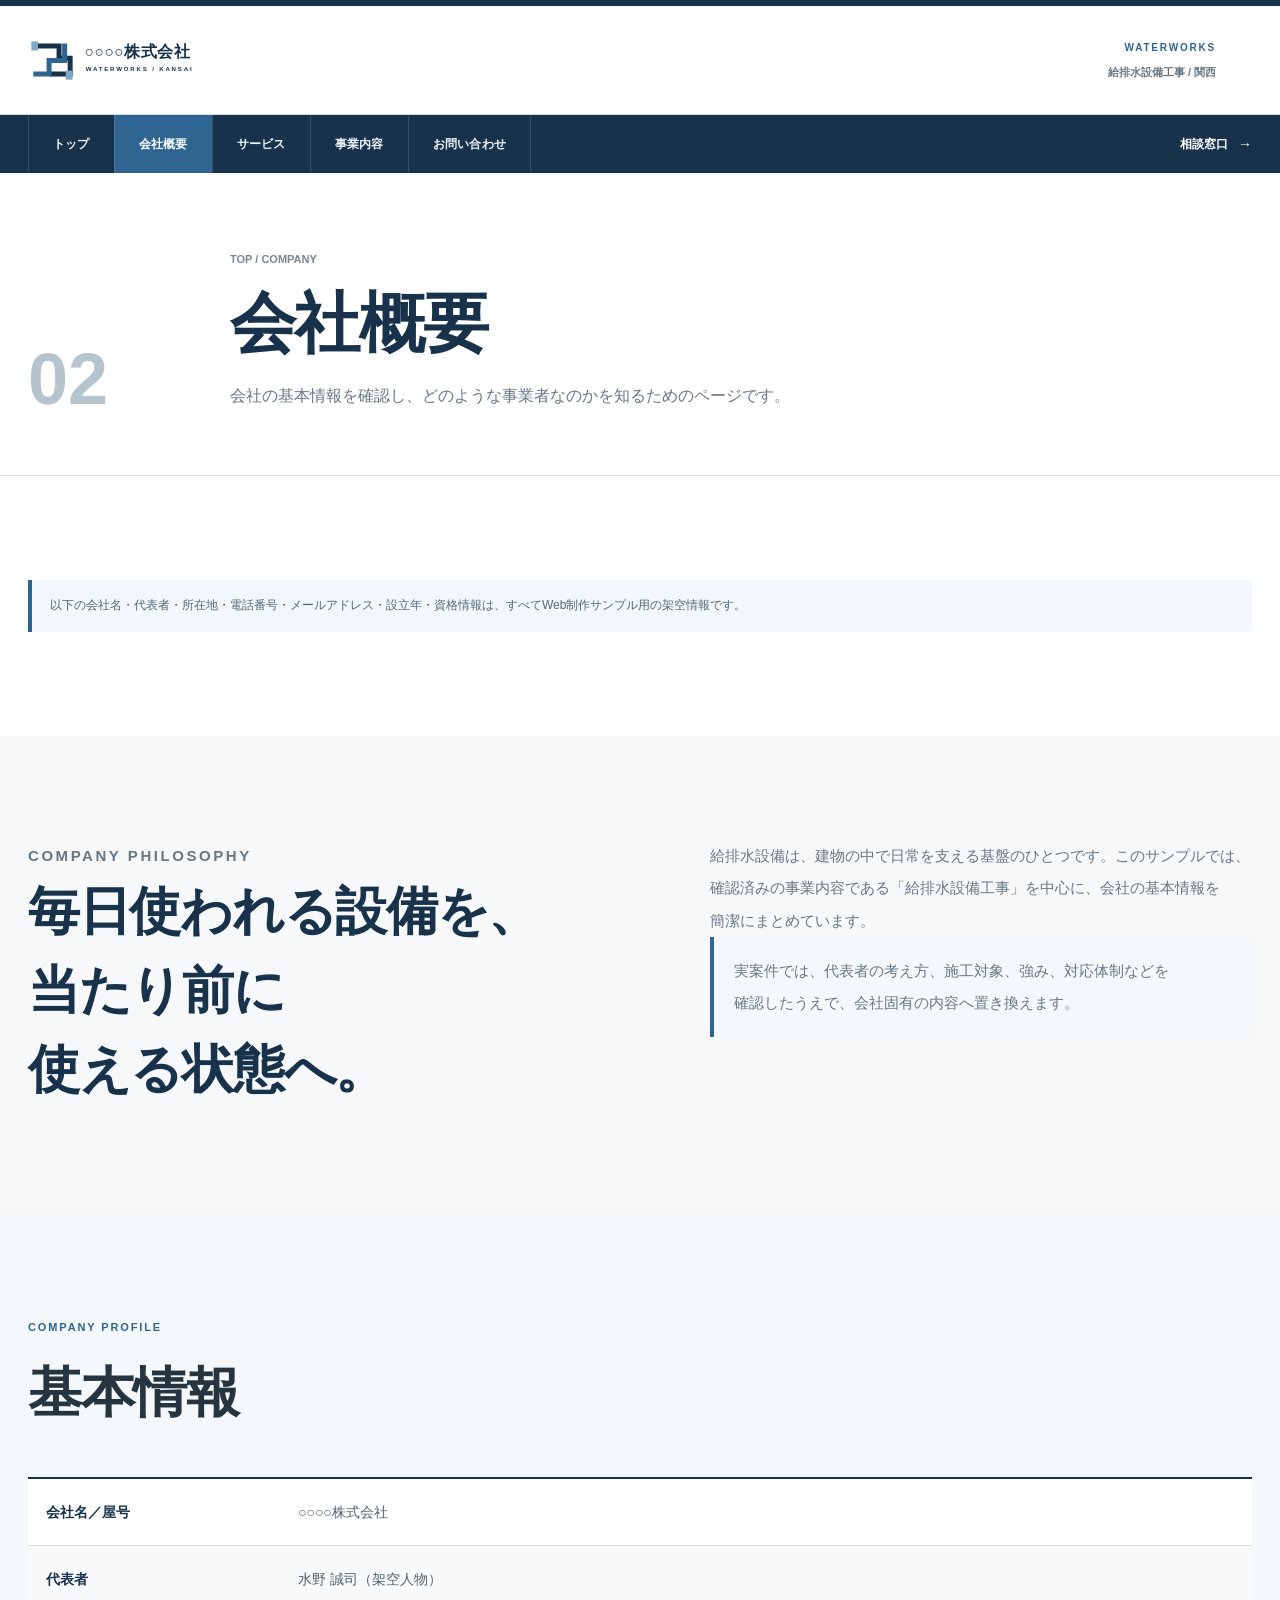
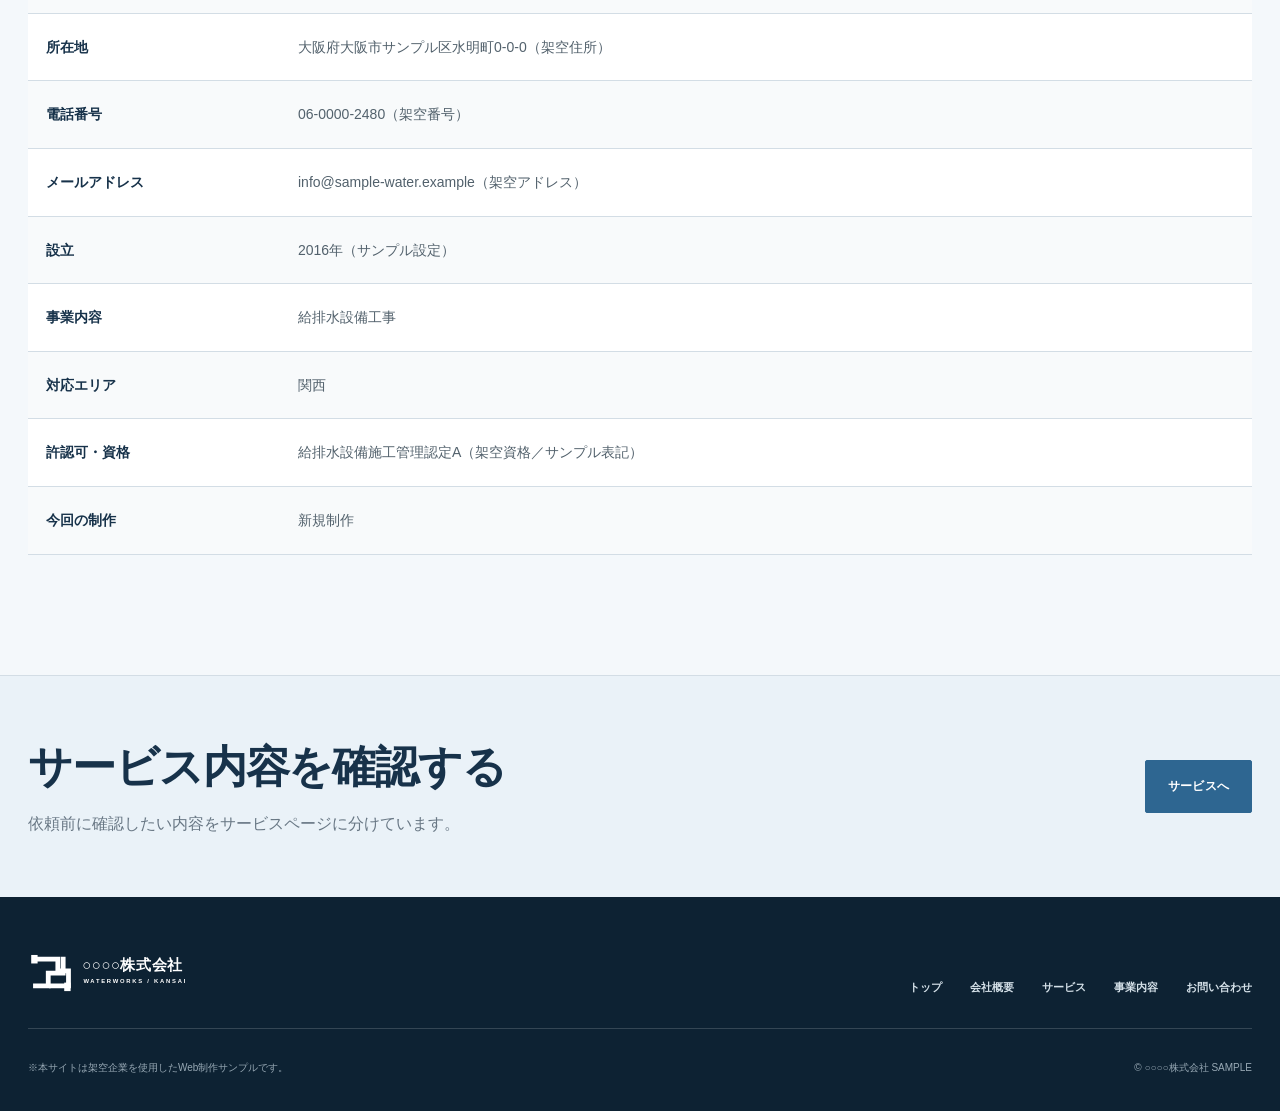
==== commit c4b0a45d: "スマホの横はみ出しを修正し、全ページの見出しに意味単位の改行を適用" ====
--- a/about.html
+++ b/about.html
@@ -6,8 +6,8 @@
   <meta name="description" content="○○○○株式会社の会社概要サンプル。給排水設備工事会社を想定した架空情報を掲載しています。">
   <title>会社概要 | ○○○○株式会社</title>
   <link rel="icon" href="assets/logo.svg" type="image/svg+xml">
-  <link rel="stylesheet" href="css/style.css">
-  <link rel="stylesheet" href="css/japanese-wrap.css">
+  <link rel="stylesheet" href="css/style.css?v=20260929-wrap">
+  <link rel="stylesheet" href="css/japanese-wrap.css?v=20260929-wrap">
 </head>
 <body>
 <header class="site-header">
@@ -15,16 +15,16 @@
   <div class="nav-bar"><div class="container nav-row"><nav class="site-nav" aria-label="メインナビゲーション"><a href="index.html">トップ</a><a href="about.html" aria-current="page">会社概要</a><a href="service.html">サービス</a><a href="business.html">事業内容</a><a href="contact.html">お問い合わせ</a></nav><a class="nav-inquiry" href="contact.html">相談窓口</a></div></div>
 </header>
 <main>
-  <section class="page-hero"><div class="container page-hero-grid"><div class="page-number">02</div><div><p class="breadcrumb">TOP / COMPANY</p><h1 class="page-title">会社概要</h1><p>会社の基本情報を確認し、どのような事業者なのかを知るためのページです。</p></div></div></section>
+  <section class="page-hero"><div class="container page-hero-grid"><div class="page-number">02</div><div><p class="breadcrumb">TOP / COMPANY</p><h1 class="page-title jp-flow"><span class="jp-phrase">会社概要</span></h1><p>会社の基本情報を確認し、どのような事業者なのかを知るためのページです。</p></div></div></section>
 
   <section class="section section-white"><div class="container"><p class="sample-note">以下の会社名・代表者・所在地・電話番号・メールアドレス・設立年・資格情報は、すべてWeb制作サンプル用の架空情報です。</p></div></section>
 
   <section class="section"><div class="container about-lead">
-    <div><p class="eyebrow">COMPANY PHILOSOPHY</p><h2 class="jp-flow"><span class="jp-phrase">毎日使われる設備を、</span><wbr><span class="jp-phrase">当たり前に使える状態へ。</span></h2></div>
+    <div><p class="eyebrow">COMPANY PHILOSOPHY</p><h2 class="jp-flow"><span class="jp-phrase"><span class="jp-part">毎日使われる</span><wbr><span class="jp-part">設備を、</span></span><wbr><span class="jp-phrase"><span class="jp-part">当たり前に</span><wbr><span class="jp-part">使える状態へ。</span></span></h2></div>
     <div><p>給排水設備は、建物の中で日常を支える基盤のひとつです。このサンプルでは、確認済みの事業内容である「給排水設備工事」を中心に、会社の基本情報を簡潔にまとめています。</p><p class="about-side-note">実案件では、代表者の考え方、施工対象、強み、対応体制などを確認したうえで、会社固有の内容へ置き換えます。</p></div>
   </div></section>
 
-  <section class="section section-paper2"><div class="container"><p class="eyebrow">COMPANY PROFILE</p><h2 class="section-title">基本情報</h2><dl class="company-table">
+  <section class="section section-paper2"><div class="container"><p class="eyebrow">COMPANY PROFILE</p><h2 class="section-title jp-flow"><span class="jp-phrase">基本情報</span></h2><dl class="company-table">
     <div class="company-row"><dt>会社名／屋号</dt><dd>○○○○株式会社</dd></div>
     <div class="company-row"><dt>代表者</dt><dd>水野 誠司（架空人物）</dd></div>
     <div class="company-row"><dt>所在地</dt><dd>大阪府大阪市サンプル区水明町0-0-0（架空住所）</dd></div>
@@ -37,7 +37,7 @@
     <div class="company-row"><dt>今回の制作</dt><dd>新規制作</dd></div>
   </dl></div></section>
 
-  <section class="contact-cta"><div class="container contact-cta-inner"><div><h2>サービス内容を確認する</h2><p>依頼前に確認したい内容をサービスページに分けています。</p></div><a class="button button-blue" href="service.html">サービスへ</a></div></section>
+  <section class="contact-cta"><div class="container contact-cta-inner"><div><h2 class="jp-flow"><span class="jp-phrase">サービス内容を</span><wbr><span class="jp-phrase">確認する</span></h2><p>依頼前に確認したい内容をサービスページに分けています。</p></div><a class="button button-blue" href="service.html">サービスへ</a></div></section>
 </main>
 <footer class="site-footer"><div class="container"><div class="footer-main"><a class="footer-logo" href="index.html"><img src="assets/logo.svg" alt="○○○○株式会社"></a><nav class="footer-nav" aria-label="フッターナビ"><a href="index.html">トップ</a><a href="about.html">会社概要</a><a href="service.html">サービス</a><a href="business.html">事業内容</a><a href="contact.html">お問い合わせ</a></nav></div><div class="footer-bottom"><p>※本サイトは架空企業を使用したWeb制作サンプルです。</p><p>© ○○○○株式会社 SAMPLE</p></div></div></footer>
 <script src="js/main.js"></script>
--- a/css/style.css
+++ b/css/style.css
@@ -1,169 +1,178 @@
 :root{
-  --ink:#222a34;
-  --ink-soft:#4f5965;
-  --blue:#2f5f8e;
-  --blue-deep:#244a70;
-  --copper:#b36b45;
-  --paper:#f3f0e8;
-  --paper-2:#ebe6dc;
+  --navy:#17324a;
+  --navy-deep:#0d2233;
+  --blue:#2e6691;
+  --blue-dark:#245174;
+  --blue-soft:#eaf2f8;
+  --blue-pale:#f4f8fb;
+  --slate:#657684;
+  --ink:#26343f;
+  --muted:#687784;
+  --line:#d3dde5;
+  --paper:#f6f8fa;
   --white:#ffffff;
-  --line:#c9c4b9;
   --max:1220px;
 }
 *{box-sizing:border-box}
 html{scroll-behavior:smooth}
-body{margin:0;background:var(--paper);color:var(--ink);font-family:"Yu Gothic","Hiragino Kaku Gothic ProN",Meiryo,sans-serif;line-height:1.9;-webkit-font-smoothing:antialiased}
+body{margin:0;background:var(--paper);color:var(--ink);font-family:"Yu Gothic","Hiragino Kaku Gothic ProN","Noto Sans JP",Meiryo,sans-serif;line-height:1.9;-webkit-font-smoothing:antialiased}
 a{color:inherit;text-decoration:none}
 img{display:block;max-width:100%}
 button,input,textarea{font:inherit}
 .container{width:min(calc(100% - 56px),var(--max));margin-inline:auto}
-.serif,h1,h2,.chapter-title,.page-title{font-family:"Yu Mincho","Hiragino Mincho ProN","HGS明朝E",serif;font-weight:600;letter-spacing:.01em}
-.section{padding:110px 0}
+.serif,h1,h2,.chapter-title,.page-title{font-family:"Yu Gothic","Hiragino Kaku Gothic ProN","Noto Sans JP",Meiryo,sans-serif;font-weight:700;letter-spacing:-.025em}
+.section{padding:104px 0}
 .section-white{background:var(--white)}
-.section-ink{background:var(--ink);color:#fff}
-.section-paper2{background:var(--paper-2)}
-.sample-note{margin:0;padding:15px 0 15px 22px;border-left:2px solid var(--copper);color:#665b54;font-size:12px;line-height:1.8}
-.eyebrow{margin:0 0 18px;color:var(--blue);font-family:Georgia,"Times New Roman",serif;font-size:11px;font-weight:700;letter-spacing:.24em;text-transform:uppercase}
-.section-title{max-width:860px;margin:0;font-size:clamp(34px,4.5vw,58px);line-height:1.42}
-.section-lead{max-width:760px;margin:24px 0 0;color:var(--ink-soft);font-size:15px;line-height:2.15}
-
-/* Header */
-.site-header{background:var(--paper)}
+.section-ink{background:var(--navy-deep);color:#fff}
+.section-paper2{background:var(--blue-pale)}
+.sample-note{margin:0;padding:15px 18px;border-left:4px solid var(--blue);background:#f2f7fb;color:#526777;font-size:12px;line-height:1.8}
+.eyebrow{margin:0 0 16px;color:var(--blue);font-size:11px;font-weight:800;letter-spacing:.17em;text-transform:uppercase}
+.section-title{max-width:860px;margin:0;font-size:clamp(33px,4.2vw,54px);line-height:1.42}
+.section-lead{max-width:760px;margin:22px 0 0;color:var(--muted);font-size:15px;line-height:2.05}
+
+/* Header: clear, stable corporate hierarchy */
+.site-header{background:var(--white);border-top:6px solid var(--navy);box-shadow:0 2px 14px rgba(23,50,74,.06)}
 .header-top{border-bottom:1px solid var(--line)}
-.brand-row{min-height:112px;display:grid;grid-template-columns:auto 1fr auto;align-items:center;gap:36px}
+.brand-row{min-height:108px;display:grid;grid-template-columns:auto 1fr auto;align-items:center;gap:36px}
 .logo img{width:255px;height:auto}
 .brand-note{justify-self:end;text-align:right}
-.brand-note span{display:block;color:var(--blue);font-family:Georgia,serif;font-size:10px;font-weight:700;letter-spacing:.22em}
-.brand-note small{display:block;margin-top:5px;color:#77756f;font-size:11px}
-.menu-button{display:none;border:1px solid var(--ink);background:transparent;color:var(--ink);padding:10px 13px;font-family:Georgia,serif;font-size:11px;font-weight:700;letter-spacing:.14em}
-.nav-bar{border-bottom:1px solid var(--line);background:#f8f6f0}
+.brand-note span{display:block;color:var(--blue);font-size:10px;font-weight:900;letter-spacing:.18em}
+.brand-note small{display:block;margin-top:5px;color:#677681;font-size:11px;font-weight:700}
+.menu-button{display:none;border:1px solid var(--navy);background:var(--white);color:var(--navy);padding:10px 14px;font-size:11px;font-weight:900;letter-spacing:.1em}
+.nav-bar{background:var(--navy)}
 .nav-row{min-height:58px;display:flex;align-items:center;justify-content:space-between;gap:30px}
 .site-nav{display:flex;align-items:stretch}
-.site-nav a{display:flex;align-items:center;min-height:58px;padding:0 24px;border-left:1px solid var(--line);font-size:12px;font-weight:700;letter-spacing:.04em}
-.site-nav a:last-child{border-right:1px solid var(--line)}
-.site-nav a:hover,.site-nav a[aria-current="page"]{background:var(--ink);color:#fff}
-.nav-inquiry{display:inline-flex;align-items:center;gap:10px;color:var(--copper);font-size:12px;font-weight:800}
-.nav-inquiry::after{content:"↗";font-size:14px}
-
-/* Buttons / text links */
-.text-link{display:inline-flex;align-items:center;gap:14px;padding-bottom:5px;border-bottom:1px solid currentColor;font-size:12px;font-weight:800;letter-spacing:.04em}
+.site-nav a{display:flex;align-items:center;min-height:58px;padding:0 24px;border-left:1px solid rgba(255,255,255,.13);color:#eef4f8;font-size:12px;font-weight:800;letter-spacing:.02em}
+.site-nav a:last-child{border-right:1px solid rgba(255,255,255,.13)}
+.site-nav a:hover,.site-nav a[aria-current="page"]{background:var(--blue);color:#fff}
+.nav-inquiry{display:inline-flex;align-items:center;gap:10px;color:#fff;font-size:12px;font-weight:900}
+.nav-inquiry::after{content:"→";font-size:14px}
+
+/* Buttons / links */
+.text-link{display:inline-flex;align-items:center;gap:12px;padding:10px 0 7px;border-bottom:2px solid var(--blue);color:var(--navy);font-size:12px;font-weight:900;letter-spacing:.02em}
 .text-link::after{content:"→"}
-.text-link.light{color:#fff}
-.button{display:inline-flex;align-items:center;justify-content:center;min-width:190px;padding:14px 22px;border:1px solid var(--ink);background:transparent;color:var(--ink);font-size:12px;font-weight:800;letter-spacing:.04em;transition:.2s}
-.button:hover{background:var(--ink);color:#fff}
+.text-link.light{color:#fff;border-bottom-color:#fff}
+.button{display:inline-flex;align-items:center;justify-content:center;min-width:190px;padding:14px 22px;border:1px solid var(--navy);border-radius:2px;background:var(--white);color:var(--navy);font-size:12px;font-weight:900;letter-spacing:.02em;transition:.2s}
+.button:hover{background:var(--navy);color:#fff}
 .button-blue{border-color:var(--blue);background:var(--blue);color:#fff}
-.button-blue:hover{background:var(--blue-deep);border-color:var(--blue-deep)}
-.button-light{border-color:#fff;color:#fff}
-.button-light:hover{background:#fff;color:var(--ink)}
+.button-blue:hover{background:var(--blue-dark);border-color:var(--blue-dark)}
+.button-light{border-color:#fff;background:transparent;color:#fff}
+.button-light:hover{background:#fff;color:var(--navy)}
 
 /* Home hero */
-.home-hero{border-bottom:1px solid var(--line);background:var(--paper)}
-.hero-grid{display:grid;grid-template-columns:minmax(0,1.05fr) minmax(420px,.95fr);min-height:720px}
-.hero-copy{display:flex;flex-direction:column;justify-content:center;padding:88px 78px 96px 0;border-right:1px solid var(--line)}
-.chapter{margin:0 0 38px;color:var(--copper);font-family:Georgia,serif;font-size:11px;font-weight:700;letter-spacing:.2em;text-transform:uppercase}
-.hero-copy h1{max-width:730px;margin:0;font-size:clamp(48px,6.2vw,82px);line-height:1.24}
+.home-hero{position:relative;border-bottom:1px solid var(--line);background:linear-gradient(90deg,#ffffff 0%,#ffffff 52%,#f1f6fa 52%,#f1f6fa 100%)}
+.hero-grid{display:grid;grid-template-columns:minmax(0,1.06fr) minmax(430px,.94fr);min-height:690px}
+.hero-copy{display:flex;flex-direction:column;justify-content:center;padding:78px 78px 86px 0}
+.chapter{display:inline-flex;align-items:center;gap:12px;margin:0 0 28px;color:var(--blue);font-size:11px;font-weight:900;letter-spacing:.14em;text-transform:uppercase}
+.chapter::before{content:"";width:34px;height:3px;background:var(--blue)}
+.hero-copy h1{max-width:740px;margin:0;color:var(--navy);font-size:clamp(46px,5.9vw,76px);line-height:1.24}
 .hero-copy h1 .accent{color:var(--blue)}
-.hero-copy .hero-text{max-width:650px;margin:30px 0 0;color:var(--ink-soft);font-size:15px;line-height:2.15}
-.hero-links{display:flex;gap:26px;flex-wrap:wrap;margin-top:34px}
-.hero-diagram{position:relative;margin:0;display:flex;align-items:center;justify-content:center;padding:72px 0 72px 66px}
-.hero-diagram img{width:100%;max-width:580px;border:1px solid var(--line);background:#f3f0e8}
-.hero-diagram figcaption{position:absolute;right:0;bottom:50px;writing-mode:vertical-rl;color:#7b7871;font-family:Georgia,serif;font-size:10px;letter-spacing:.18em}
+.hero-copy .hero-text{max-width:650px;margin:28px 0 0;color:#526573;font-size:15px;line-height:2.1}
+.hero-links{display:flex;gap:28px;flex-wrap:wrap;margin-top:34px}
+.hero-diagram{position:relative;margin:0;display:flex;align-items:center;justify-content:center;padding:64px 0 64px 62px}
+.hero-diagram::before{content:"給排水設備工事 / 関西";position:absolute;left:62px;top:44px;z-index:2;padding:7px 11px;background:var(--navy);color:#fff;font-size:10px;font-weight:800;letter-spacing:.08em}
+.hero-diagram img{width:100%;max-width:570px;border:1px solid #c8d6e0;background:#f5f9fc;box-shadow:0 18px 40px rgba(23,50,74,.12)}
+.hero-diagram figcaption{position:absolute;right:2px;bottom:50px;writing-mode:vertical-rl;color:#637787;font-size:10px;font-weight:700;letter-spacing:.16em}
 
 /* Facts band */
-.fact-band{background:var(--ink);color:#fff}
+.fact-band{background:var(--white);border-top:1px solid var(--line);border-bottom:1px solid var(--line)}
 .fact-row{display:grid;grid-template-columns:repeat(3,1fr)}
-.fact-item{padding:28px 32px;border-left:1px solid rgba(255,255,255,.17)}
-.fact-item:last-child{border-right:1px solid rgba(255,255,255,.17)}
-.fact-item small{display:block;color:#9fb7cf;font-family:Georgia,serif;font-size:10px;letter-spacing:.18em}
-.fact-item strong{display:block;margin-top:7px;font-family:"Yu Mincho","Hiragino Mincho ProN",serif;font-size:21px;font-weight:600}
+.fact-item{padding:28px 32px;border-left:1px solid var(--line)}
+.fact-item:last-child{border-right:1px solid var(--line)}
+.fact-item small{display:block;color:var(--blue);font-size:10px;font-weight:900;letter-spacing:.14em}
+.fact-item strong{display:block;margin-top:5px;color:var(--navy);font-size:20px;font-weight:800}
 
 /* Editorial intro */
-.editorial-intro{display:grid;grid-template-columns:260px 1fr;gap:80px;align-items:start}
-.editorial-index{position:sticky;top:32px;padding-top:8px}
-.editorial-index span{display:block;color:var(--copper);font-family:Georgia,serif;font-size:82px;line-height:1}
-.editorial-index small{display:block;margin-top:12px;color:#7b7871;font-family:Georgia,serif;font-size:10px;letter-spacing:.18em}
-.editorial-copy blockquote{max-width:820px;margin:0;font-family:"Yu Mincho","Hiragino Mincho ProN",serif;font-size:clamp(34px,4.6vw,58px);line-height:1.55;font-weight:600}
-.editorial-copy p{max-width:720px;margin:28px 0 0;color:var(--ink-soft);font-size:15px;line-height:2.15}
-
-/* Service index rows */
-.service-index{margin-top:52px;border-top:1px solid var(--ink)}
-.service-index-row{display:grid;grid-template-columns:100px minmax(0,1fr) 220px;gap:36px;align-items:center;padding:34px 0;border-bottom:1px solid var(--line)}
-.service-index-row .num{font-family:Georgia,serif;font-size:36px;color:#9e9a92}
-.service-index-row h3{margin:0;font-family:"Yu Mincho","Hiragino Mincho ProN",serif;font-size:29px;font-weight:600;line-height:1.5}
-.service-index-row p{margin:8px 0 0;color:var(--ink-soft);font-size:13px}
-.service-index-row .aside{padding-left:22px;border-left:1px solid var(--line);color:#77736d;font-size:12px}
-
-/* Quote section */
-.statement{position:relative;overflow:hidden;background:var(--blue);color:#fff}
-.statement::before{content:"水";position:absolute;right:3%;bottom:-120px;color:rgba(255,255,255,.05);font-family:"Yu Mincho",serif;font-size:300px;line-height:1}
-.statement-inner{position:relative;z-index:1;display:grid;grid-template-columns:1fr 340px;gap:80px;align-items:end;padding:105px 0}
-.statement h2{max-width:820px;margin:0;font-size:clamp(34px,4.8vw,60px);line-height:1.55}
-.statement p{margin:22px 0 0;color:#d9e4ef;max-width:720px}
-.statement-aside{border-top:1px solid rgba(255,255,255,.45);padding-top:18px;color:#e5edf5;font-size:12px;line-height:2}
+.editorial-intro{display:grid;grid-template-columns:220px 1fr;gap:72px;align-items:start}
+.editorial-index{position:sticky;top:32px;padding-top:8px;border-top:4px solid var(--blue)}
+.editorial-index span{display:block;margin-top:18px;color:#a5b6c3;font-size:68px;font-weight:800;line-height:1}
+.editorial-index small{display:block;margin-top:10px;color:#738493;font-size:10px;font-weight:800;letter-spacing:.14em}
+.editorial-copy blockquote{max-width:820px;margin:0;color:var(--navy);font-family:"Yu Mincho","Hiragino Mincho ProN",serif;font-size:clamp(32px,4.2vw,52px);line-height:1.58;font-weight:600}
+.editorial-copy p{max-width:720px;margin:26px 0 0;color:var(--muted);font-size:15px;line-height:2.05}
+
+/* Service index */
+.service-index{margin-top:48px;border-top:2px solid var(--navy)}
+.service-index-row{display:grid;grid-template-columns:94px minmax(0,1fr) 230px;gap:34px;align-items:center;padding:32px 10px;border-bottom:1px solid var(--line);transition:.2s}
+.service-index-row:hover{background:#fff}
+.service-index-row .num{font-size:30px;font-weight:800;color:#9fb0bd}
+.service-index-row h3{margin:0;color:var(--navy);font-size:26px;font-weight:800;line-height:1.45}
+.service-index-row p{margin:8px 0 0;color:var(--muted);font-size:13px}
+.service-index-row .aside{padding-left:22px;border-left:2px solid #dbe5ec;color:#6e7f8b;font-size:12px}
+
+/* Trust statement */
+.statement{position:relative;overflow:hidden;background:var(--navy-deep);color:#fff}
+.statement::before{content:"WATERWORKS";position:absolute;right:-20px;bottom:-30px;color:rgba(255,255,255,.035);font-size:118px;font-weight:900;letter-spacing:-.04em}
+.statement-inner{position:relative;z-index:1;display:grid;grid-template-columns:1fr 340px;gap:80px;align-items:end;padding:96px 0}
+.statement h2{max-width:820px;margin:0;font-size:clamp(34px,4.5vw,56px);line-height:1.5}
+.statement p{margin:20px 0 0;color:#c9d7e1;max-width:720px}
+.statement-aside{border-top:3px solid var(--blue);padding-top:18px;color:#dbe5ec;font-size:12px;line-height:2}
 
 /* Page header */
-.page-hero{background:#f8f6f0;border-bottom:1px solid var(--line)}
-.page-hero-grid{display:grid;grid-template-columns:170px 1fr;gap:56px;align-items:end;padding:86px 0 72px}
-.page-number{font-family:Georgia,serif;font-size:92px;line-height:.85;color:#b9b3a7}
-.breadcrumb{margin:0 0 16px;color:#8a857d;font-size:11px}
-.page-title{margin:0;font-size:clamp(45px,6vw,74px);line-height:1.18}
-.page-hero p:last-child{max-width:700px;margin:20px 0 0;color:var(--ink-soft)}
+.page-hero{background:var(--white);border-bottom:1px solid var(--line)}
+.page-hero-grid{display:grid;grid-template-columns:150px 1fr;gap:52px;align-items:end;padding:76px 0 64px}
+.page-number{color:#b6c4ce;font-size:72px;font-weight:800;line-height:.9}
+.breadcrumb{margin:0 0 14px;color:#778795;font-size:11px;font-weight:700}
+.page-title{margin:0;color:var(--navy);font-size:clamp(42px,5.6vw,66px);line-height:1.2}
+.page-hero p:last-child{max-width:700px;margin:18px 0 0;color:var(--muted)}
 
 /* About */
-.about-lead{display:grid;grid-template-columns:1.1fr .9fr;gap:90px;align-items:start}
-.about-lead h2{margin:0;font-size:clamp(36px,4.5vw,58px);line-height:1.55}
-.about-lead p{margin:0;color:var(--ink-soft);font-size:15px;line-height:2.2}
-.about-side-note{margin-top:8px;padding-top:18px;border-top:1px solid var(--line);font-size:12px;color:#6f6b65}
-.company-table{margin-top:48px;border-top:1px solid var(--ink)}
-.company-row{display:grid;grid-template-columns:220px 1fr;gap:32px;padding:20px 0;border-bottom:1px solid var(--line);font-size:14px}
-.company-row dt{font-weight:800}
-.company-row dd{margin:0;color:#545b61}
+.about-lead{display:grid;grid-template-columns:1.05fr .95fr;gap:82px;align-items:start}
+.about-lead h2{margin:0;color:var(--navy);font-size:clamp(34px,4.2vw,52px);line-height:1.52}
+.about-lead p{margin:0;color:var(--muted);font-size:15px;line-height:2.15}
+.about-side-note{margin-top:10px;padding:18px 20px;border-left:4px solid var(--blue);background:var(--blue-pale);font-size:12px;color:#657785}
+.company-table{margin-top:46px;border-top:2px solid var(--navy)}
+.company-row{display:grid;grid-template-columns:220px 1fr;gap:32px;padding:20px 18px;border-bottom:1px solid var(--line);background:#fff;font-size:14px}
+.company-row:nth-child(even){background:#f8fafb}
+.company-row dt{font-weight:900;color:var(--navy)}
+.company-row dd{margin:0;color:#52616c}
 
 /* Service */
-.service-split{margin-top:54px;border-top:1px solid var(--ink)}
-.service-panel{display:grid;grid-template-columns:180px 1fr;min-height:330px;border-bottom:1px solid var(--line)}
-.service-panel .service-label{padding:38px 30px 30px 0;border-right:1px solid var(--line);color:var(--copper);font-family:Georgia,serif;font-size:11px;font-weight:700;letter-spacing:.18em}
-.service-panel .service-body{padding:38px 0 44px 52px}
-.service-panel h2{margin:0;font-size:clamp(30px,3.5vw,46px);line-height:1.5}
-.service-panel p{max-width:720px;margin:20px 0 0;color:var(--ink-soft)}
-.service-panel:nth-child(even) .service-body{background:#f8f6f0;padding-right:40px}
+.service-split{margin-top:50px;border-top:2px solid var(--navy)}
+.service-panel{display:grid;grid-template-columns:180px 1fr;min-height:310px;border-bottom:1px solid var(--line);background:#fff}
+.service-panel .service-label{padding:36px 30px 30px 0;border-right:1px solid var(--line);color:var(--blue);font-size:11px;font-weight:900;letter-spacing:.14em}
+.service-panel .service-body{padding:38px 0 42px 48px}
+.service-panel h2{margin:0;color:var(--navy);font-size:clamp(30px,3.4vw,44px);line-height:1.5}
+.service-panel p{max-width:720px;margin:18px 0 0;color:var(--muted)}
+.service-panel:nth-child(even) .service-body{background:#f5f8fa;padding-right:40px}
 
 /* Business */
-.business-ledger{margin-top:48px;border-top:2px solid var(--ink)}
-.business-entry{display:grid;grid-template-columns:110px 1fr 290px;gap:34px;padding:36px 0;border-bottom:1px solid var(--line);align-items:start}
-.business-entry .entry-no{font-family:Georgia,serif;font-size:34px;color:#9d988f}
-.business-entry h2{margin:0;font-size:29px;line-height:1.5}
-.business-entry p{margin:10px 0 0;color:var(--ink-soft);font-size:14px}
-.business-entry aside{padding-left:22px;border-left:1px solid var(--line);font-size:12px;color:#77736d}
+.business-ledger{margin-top:46px;border-top:3px solid var(--navy)}
+.business-entry{display:grid;grid-template-columns:100px 1fr 300px;gap:34px;padding:34px 12px;border-bottom:1px solid var(--line);align-items:start;background:#fff}
+.business-entry:nth-child(even){background:#f7f9fb}
+.business-entry .entry-no{font-size:30px;font-weight:800;color:#9fb0bd}
+.business-entry h2{margin:0;color:var(--navy);font-size:27px;line-height:1.5}
+.business-entry p{margin:9px 0 0;color:var(--muted);font-size:14px}
+.business-entry aside{padding-left:22px;border-left:2px solid #dbe5ec;font-size:12px;color:#6f7f8b}
 
 /* Contact */
-.contact-stage{display:grid;grid-template-columns:360px 1fr;gap:72px;align-items:start}
-.contact-info{padding-top:8px}
-.contact-info h2{margin:0;font-size:42px;line-height:1.4}
-.contact-info p{margin:18px 0 0;color:var(--ink-soft);font-size:13px}
-.contact-data{margin-top:30px;border-top:1px solid var(--ink)}
-.contact-data div{padding:16px 0;border-bottom:1px solid var(--line)}
-.contact-data span{display:block;color:var(--copper);font-family:Georgia,serif;font-size:10px;font-weight:700;letter-spacing:.16em}
+.contact-stage{display:grid;grid-template-columns:360px 1fr;gap:68px;align-items:start}
+.contact-info{padding:32px;border-top:6px solid var(--blue);background:var(--navy);color:#fff}
+.contact-info h2{margin:0;font-size:34px;line-height:1.4}
+.contact-info p{margin:15px 0 0;color:#cad8e2;font-size:13px}
+.contact-data{margin-top:26px;border-top:1px solid rgba(255,255,255,.2)}
+.contact-data div{padding:16px 0;border-bottom:1px solid rgba(255,255,255,.15)}
+.contact-data span{display:block;color:#9bc0dc;font-size:10px;font-weight:900;letter-spacing:.12em}
 .contact-data strong{display:block;margin-top:4px;font-size:15px}
-.contact-form{background:var(--white);border:1px solid var(--line);padding:42px 46px}
+.contact-form{background:var(--white);border:1px solid var(--line);padding:40px 44px;box-shadow:0 12px 32px rgba(23,50,74,.07)}
 .form-grid{display:grid;grid-template-columns:1fr 1fr;gap:24px 28px}
-.contact-form label{display:block;font-size:12px;font-weight:800}
+.contact-form label{display:block;color:var(--navy);font-size:12px;font-weight:900}
 .contact-form .full{grid-column:1/-1}
-.contact-form input,.contact-form textarea{width:100%;margin-top:9px;padding:13px 2px;border:0;border-bottom:1px solid #9f9a91;background:transparent;outline:none;border-radius:0}
-.contact-form input:focus,.contact-form textarea:focus{border-bottom-color:var(--blue)}
-.form-actions{display:flex;align-items:center;justify-content:space-between;gap:20px;margin-top:30px}
-.form-note{margin:0;color:#7c7870;font-size:11px;line-height:1.8}
+.contact-form input,.contact-form textarea{width:100%;margin-top:9px;padding:13px 12px;border:1px solid #cbd7df;background:#fbfcfd;outline:none;border-radius:2px}
+.contact-form input:focus,.contact-form textarea:focus{border-color:var(--blue);box-shadow:0 0 0 3px rgba(46,102,145,.10)}
+.form-actions{display:flex;align-items:center;justify-content:space-between;gap:20px;margin-top:28px}
+.form-note{margin:0;color:#73818b;font-size:11px;line-height:1.8}
 
 /* CTA / footer */
-.contact-cta{border-top:1px solid var(--line);background:var(--paper-2)}
-.contact-cta-inner{display:grid;grid-template-columns:1fr auto;gap:50px;align-items:center;padding:64px 0}
-.contact-cta h2{margin:0;font-size:clamp(30px,3.8vw,48px);line-height:1.5}
-.contact-cta p{margin:10px 0 0;color:var(--ink-soft)}
-.site-footer{background:var(--ink);color:#fff}
-.footer-main{display:grid;grid-template-columns:1fr auto;gap:50px;align-items:end;padding:54px 0 32px}
+.contact-cta{border-top:1px solid var(--line);background:var(--blue-soft)}
+.contact-cta-inner{display:grid;grid-template-columns:1fr auto;gap:50px;align-items:center;padding:58px 0}
+.contact-cta h2{margin:0;color:var(--navy);font-size:clamp(29px,3.6vw,44px);line-height:1.5}
+.contact-cta p{margin:9px 0 0;color:var(--muted)}
+.site-footer{background:var(--navy-deep);color:#fff}
+.footer-main{display:grid;grid-template-columns:1fr auto;gap:50px;align-items:end;padding:50px 0 30px}
 .footer-logo img{width:245px;filter:brightness(0) invert(1)}
-.footer-nav{display:flex;gap:18px 28px;flex-wrap:wrap;justify-content:flex-end;color:#d5d9dd;font-size:11px}
-.footer-bottom{display:flex;justify-content:space-between;gap:24px;padding:20px 0 26px;border-top:1px solid rgba(255,255,255,.17);color:#9da5ac;font-size:10px}
+.footer-nav{display:flex;gap:18px 28px;flex-wrap:wrap;justify-content:flex-end;color:#d4e0e8;font-size:11px;font-weight:700}
+.footer-nav a:hover{color:#fff}
+.footer-bottom{display:flex;justify-content:space-between;gap:24px;padding:19px 0 24px;border-top:1px solid rgba(255,255,255,.16);color:#98a9b5;font-size:10px}
 
 @media(max-width:980px){
   .brand-row{min-height:94px}
@@ -172,64 +181,68 @@
   .nav-bar{position:relative}
   .nav-row{min-height:0;display:block}
   .site-nav{display:none}
-  .site-nav.open{display:flex;position:absolute;z-index:40;left:0;right:0;top:0;flex-direction:column;background:#f8f6f0;border-bottom:1px solid var(--line);box-shadow:0 18px 32px rgba(34,42,52,.12)}
-  .site-nav.open a{min-height:50px;border-right:0;border-left:0;border-bottom:1px solid var(--line);padding:0 28px}
+  .site-nav.open{display:flex;position:absolute;z-index:40;left:0;right:0;top:0;flex-direction:column;background:var(--navy);box-shadow:0 18px 32px rgba(13,34,51,.18)}
+  .site-nav.open a{min-height:50px;border-right:0;border-left:0;border-bottom:1px solid rgba(255,255,255,.12)}
   .nav-inquiry{display:none}
   .hero-grid{grid-template-columns:1fr;min-height:auto}
-  .hero-copy{padding:76px 0 60px;border-right:0}
-  .hero-diagram{padding:20px 0 76px;justify-content:flex-start}
-  .hero-diagram figcaption{right:auto;left:620px;bottom:80px}
-  .editorial-intro{grid-template-columns:130px 1fr;gap:44px}
-  .statement-inner{grid-template-columns:1fr;gap:40px}
-  .about-lead{grid-template-columns:1fr;gap:34px}
+  .home-hero{background:#fff}
+  .hero-copy{padding:76px 0 54px}
+  .hero-diagram{padding:18px 0 70px}
+  .hero-diagram::before{left:0;top:0}
+  .hero-diagram img{max-width:760px;margin-top:30px}
+  .hero-diagram figcaption{display:none}
+  .editorial-intro{grid-template-columns:150px 1fr;gap:46px}
+  .statement-inner{grid-template-columns:1fr;gap:36px}
+  .about-lead{grid-template-columns:1fr;gap:38px}
+  .service-index-row{grid-template-columns:80px 1fr}
+  .service-index-row .aside{grid-column:2}
   .business-entry{grid-template-columns:80px 1fr}
   .business-entry aside{grid-column:2}
-  .contact-stage{grid-template-columns:1fr;gap:48px}
+  .contact-stage{grid-template-columns:1fr;gap:38px}
+  .contact-info{max-width:620px}
 }
 
 @media(max-width:760px){
-  .container{width:min(calc(100% - 30px),var(--max))}
-  .section{padding:76px 0}
-  .brand-row{min-height:82px;grid-template-columns:auto 1fr auto;gap:18px}
-  .logo img{width:210px}
+  .container{width:min(calc(100% - 28px),var(--max))}
+  .section{padding:72px 0}
+  .site-header{border-top-width:4px}
+  .brand-row{min-height:80px;grid-template-columns:1fr auto;gap:18px}
+  .logo img{width:205px}
   .hero-copy{padding:58px 0 44px}
-  .chapter{margin-bottom:24px}
-  .hero-copy h1{font-size:clamp(40px,11.5vw,58px);line-height:1.3}
+  .chapter{margin-bottom:22px}
+  .hero-copy h1{font-size:clamp(38px,11vw,54px)}
   .hero-copy .hero-text{font-size:14px}
-  .hero-links{display:grid;grid-template-columns:1fr;gap:14px}
-  .hero-diagram{padding:10px 0 58px}
-  .hero-diagram figcaption{display:none}
+  .hero-links{gap:18px}
+  .hero-diagram{padding-bottom:52px}
+  .hero-diagram::before{font-size:9px}
   .fact-row{grid-template-columns:1fr}
-  .fact-item{border-left:0;border-bottom:1px solid rgba(255,255,255,.17);padding:22px 0}
-  .fact-item:last-child{border-right:0;border-bottom:0}
-  .editorial-intro{grid-template-columns:1fr;gap:24px}
-  .editorial-index{position:static;display:flex;align-items:end;gap:14px}
-  .editorial-index span{font-size:56px}
-  .editorial-copy blockquote{font-size:clamp(29px,8vw,40px)}
-  .service-index-row{grid-template-columns:58px 1fr;gap:18px;padding:28px 0}
-  .service-index-row .aside{grid-column:2;padding-left:0;border-left:0;border-top:1px solid var(--line);padding-top:12px}
-  .statement::before{font-size:200px;right:-20px}
-  .statement-inner{padding:76px 0}
-  .page-hero-grid{grid-template-columns:1fr;gap:18px;padding:58px 0 50px}
-  .page-number{font-size:56px}
-  .page-title{font-size:clamp(40px,11vw,58px)}
-  .company-row{grid-template-columns:1fr;gap:6px;padding:16px 0}
-  .service-panel{grid-template-columns:1fr;min-height:0}
-  .service-panel .service-label{border-right:0;border-bottom:1px solid var(--line);padding:24px 0 16px}
-  .service-panel .service-body{padding:24px 0 34px}
-  .service-panel:nth-child(even) .service-body{padding:24px 18px 34px}
-  .business-entry{grid-template-columns:52px 1fr;gap:16px}
-  .business-entry .entry-no{font-size:26px}
-  .business-entry aside{padding-left:0;border-left:0;border-top:1px solid var(--line);padding-top:12px}
-  .contact-form{padding:28px 20px}
+  .fact-item{padding:20px 18px;border-left:0;border-right:0!important;border-bottom:1px solid var(--line)}
+  .fact-item:last-child{border-bottom:0}
+  .editorial-intro{grid-template-columns:1fr;gap:30px}
+  .editorial-index{position:static;display:flex;align-items:center;gap:14px}
+  .editorial-index span{margin-top:0;font-size:44px}
+  .service-index-row{grid-template-columns:1fr;gap:10px;padding:26px 4px}
+  .service-index-row .num{font-size:24px}
+  .service-index-row .aside{grid-column:auto;padding:12px 0 0;border-left:0;border-top:1px solid var(--line)}
+  .statement-inner{padding:72px 0}
+  .page-hero-grid{grid-template-columns:1fr;gap:18px;padding:58px 0 48px}
+  .page-number{font-size:46px}
+  .company-row{grid-template-columns:1fr;gap:6px;padding:16px 10px}
+  .service-panel{grid-template-columns:1fr;min-height:auto}
+  .service-panel .service-label{padding:24px 4px 12px;border-right:0}
+  .service-panel .service-body,.service-panel:nth-child(even) .service-body{padding:0 4px 30px;background:transparent}
+  .business-entry{grid-template-columns:1fr;gap:10px;padding:26px 8px}
+  .business-entry aside{grid-column:auto;padding:12px 0 0;border-left:0;border-top:1px solid var(--line)}
+  .contact-info{padding:26px 22px}
+  .contact-form{padding:28px 18px}
   .form-grid{grid-template-columns:1fr}
   .contact-form .full{grid-column:auto}
-  .form-actions{display:block}
-  .form-actions .button{width:100%;margin-top:18px}
-  .contact-cta-inner{grid-template-columns:1fr;gap:24px;padding:48px 0}
+  .form-actions{align-items:stretch;flex-direction:column}
+  .form-actions .button{width:100%}
+  .contact-cta-inner{grid-template-columns:1fr;gap:24px;padding:46px 0}
   .contact-cta .button{width:100%}
-  .footer-main{grid-template-columns:1fr;gap:26px}
+  .footer-main{grid-template-columns:1fr;gap:28px;padding-top:40px}
   .footer-nav{justify-content:flex-start}
   .footer-bottom{display:block}
-  .footer-bottom p{margin:7px 0}
+  .footer-bottom p{margin:7px 0 0}
 }
--- a/css/japanese-wrap.css
+++ b/css/japanese-wrap.css
@@ -1,23 +1,80 @@
-/* 日本語の自然な改行を優先する共通ルール */
+/* 消防施工HPと共通の方針：見出しは意味の塊を優先し、本文は自然に折り返す。 */
 html[lang="ja"],body{line-break:strict;word-break:normal;overflow-wrap:normal;hyphens:none}
+html,body{width:100%;max-width:100%}
+.site-header,main,.site-footer,main>section{width:100%;max-width:100%}
 
 @supports (word-break:auto-phrase){
-  html[lang="ja"],body{word-break:auto-phrase}
   p,li,dt,dd,label,.hero-text,.section-lead,.page-hero p,.service-panel p,.business-entry p,.about-lead p,.form-note{word-break:auto-phrase;text-wrap:pretty}
   h1,h2,h3,.section-title,.page-title,.editorial-copy blockquote{word-break:auto-phrase;text-wrap:balance}
 }
 
-.jp-flow{line-break:strict;overflow-wrap:normal;hyphens:none}
-@supports not (word-break:auto-phrase){
-  .jp-flow{word-break:keep-all}
-  .jp-flow .jp-phrase{display:inline-block;max-width:100%;white-space:nowrap}
-  .jp-flow wbr{display:inline}
+.jp-flow{line-break:strict;hyphens:none}
+
+/* H1/H2と大きな引用文は、ブラウザのauto-phrase対応にかかわらず同じ指定を使う。
+   .jp-phrase全体が入る幅ではひとかたまりのまま、入らなければwbrで次行へ送る。 */
+h1.jp-flow,h2.jp-flow,blockquote.jp-flow{
+  min-width:0;
+  max-width:100%;
+  word-break:normal;
+  overflow-wrap:normal;
+  text-wrap:wrap;
 }
+h1.jp-flow .jp-phrase,h2.jp-flow .jp-phrase,blockquote.jp-flow .jp-phrase{
+  display:inline-block;
+  max-width:100%;
+  white-space:normal;
+  word-break:keep-all;
+  overflow-wrap:break-word;
+  vertical-align:baseline;
+}
+/* 長い塊には内側の意味区切りを用意する。
+   極端に狭い幅や文字拡大で内側の塊も入らない場合だけ、文字の折り返しを許可する。 */
+h1.jp-flow .jp-part,h2.jp-flow .jp-part,blockquote.jp-flow .jp-part{
+  display:inline-block;
+  max-width:100%;
+  white-space:normal;
+  word-break:keep-all;
+  overflow-wrap:anywhere;
+}
+h1.jp-flow wbr,h2.jp-flow wbr,blockquote.jp-flow wbr{display:inline}
+
+/* 本文に見出し用のnowrapを引き継がない。Safariなどでも文章を画面内に収める。 */
+.jp-flow:not(h1):not(h2):not(blockquote){word-break:normal;overflow-wrap:break-word}
+.jp-flow:not(h1):not(h2):not(blockquote) .jp-phrase{display:inline;max-width:none;white-space:normal}
+.jp-flow:not(h1):not(h2):not(blockquote) wbr{display:inline}
 @supports (word-break:auto-phrase){
-  .jp-flow .jp-phrase{display:inline;max-width:none;white-space:normal}
-  .jp-flow wbr{display:none}
+  .jp-flow:not(h1):not(h2):not(blockquote){word-break:auto-phrase}
+  .jp-flow:not(h1):not(h2):not(blockquote) wbr{display:none}
 }
 
-.hero-grid>*,.fact-item,.editorial-intro>*,.service-index-row>*,.statement-inner>*,.page-hero-grid>*,.about-lead>*,.company-row>*,.service-panel>*,.business-entry>*,.contact-stage>*,.form-grid>*,.contact-cta-inner>*{min-width:0}
+/* Grid/Flexの中身や長い連絡先が、カラム自体の幅を押し広げないようにする。 */
+.brand-row>*,.hero-grid>*,.hero-links>*,.fact-item,.editorial-intro>*,
+.service-index-row>*,.statement-inner>*,.page-hero-grid>*,.about-lead>*,
+.company-row>*,.service-panel>*,.business-entry>*,.contact-stage>*,
+.form-grid>*,.contact-cta-inner>*,.footer-main>*,.footer-bottom>*{min-width:0}
+p,li,dt,dd,label,.statement-aside,.business-entry aside,.service-index-row .aside{overflow-wrap:break-word}
+.company-row dd,.contact-data strong,.form-note{overflow-wrap:anywhere}
+.chapter{max-width:100%;overflow-wrap:anywhere}
+.chapter::before{flex:0 0 34px}
+.contact-form input,.contact-form textarea{min-width:0;max-width:100%}
 
-@media(max-width:760px){p,li,dt,dd,label{max-width:100%}}
+/* PCは見出しを縮めず、文字側のカラムと大画面の横幅を使う。 */
+@media(min-width:981px){
+  :root{--max:1280px}
+  .hero-grid{grid-template-columns:minmax(0,1.4fr) minmax(320px,.6fr)}
+  .hero-copy{padding-right:48px}
+  .hero-copy h1{max-width:100%}
+  .hero-diagram{padding-left:36px}
+  .hero-diagram::before{left:36px}
+}
+
+/* スマホ・タブレットでもフォントサイズは元のデザインのまま。 */
+@media(max-width:980px){
+  .hero-grid,.statement-inner,.about-lead,.contact-stage{grid-template-columns:minmax(0,1fr)}
+}
+@media(max-width:760px){
+  .brand-row{grid-template-columns:minmax(0,1fr) auto}
+  .fact-row,.editorial-intro,.service-index-row,.page-hero-grid,.company-row,
+  .service-panel,.business-entry,.form-grid,.contact-cta-inner,.footer-main{grid-template-columns:minmax(0,1fr)}
+  p,li,dt,dd,label{max-width:100%;word-break:normal;overflow-wrap:break-word}
+}
